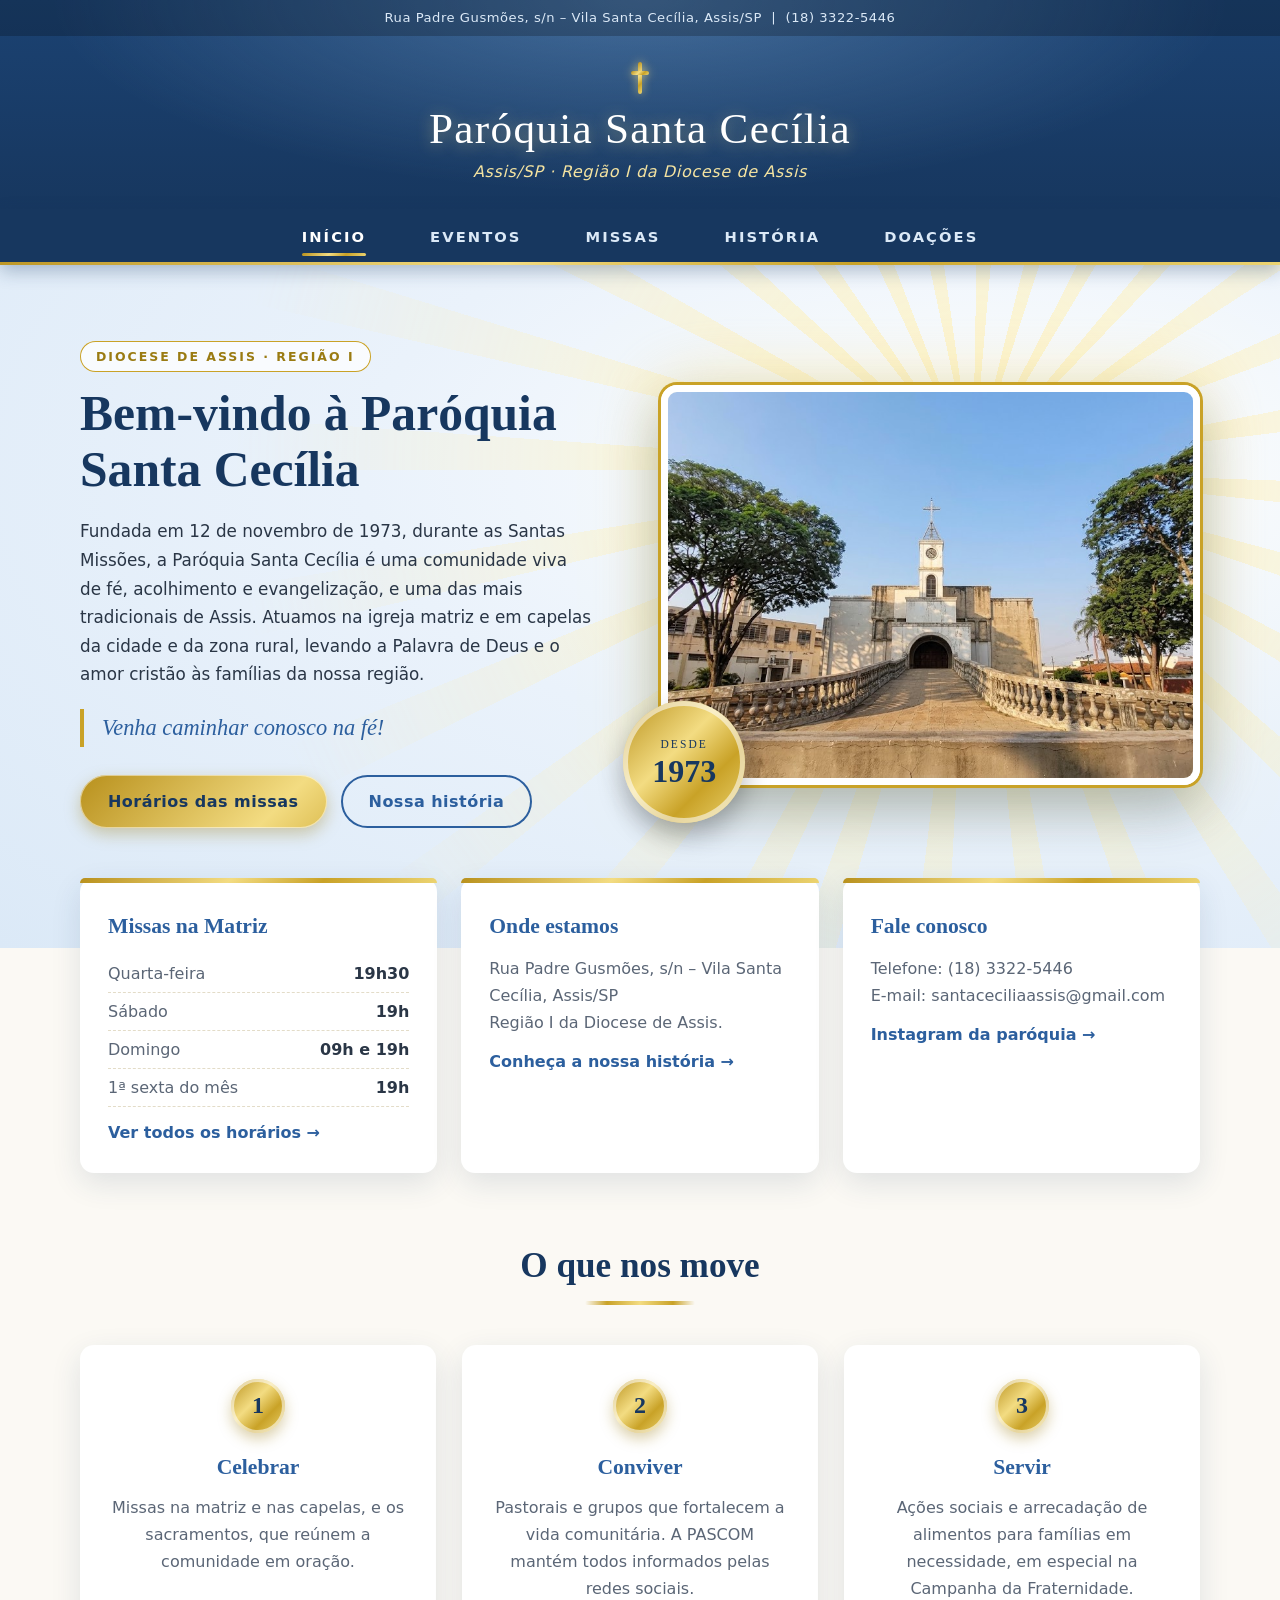
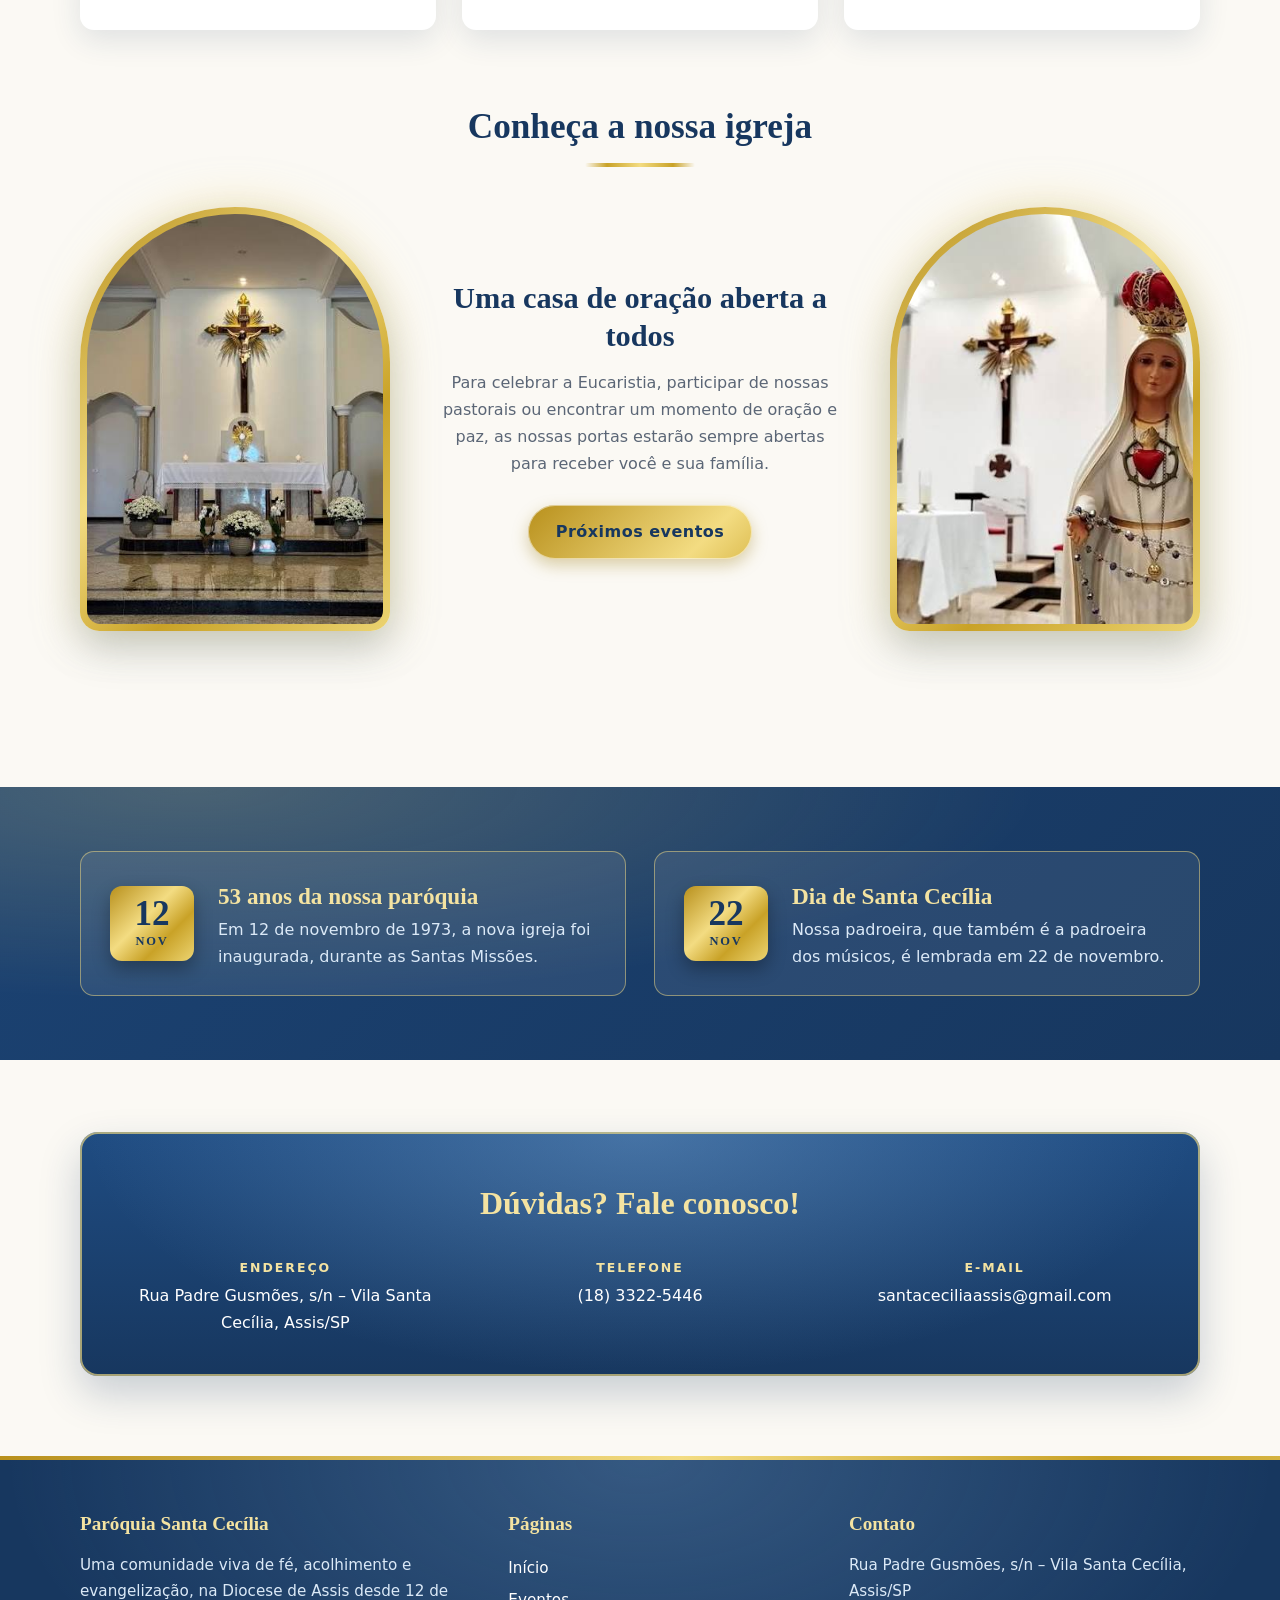
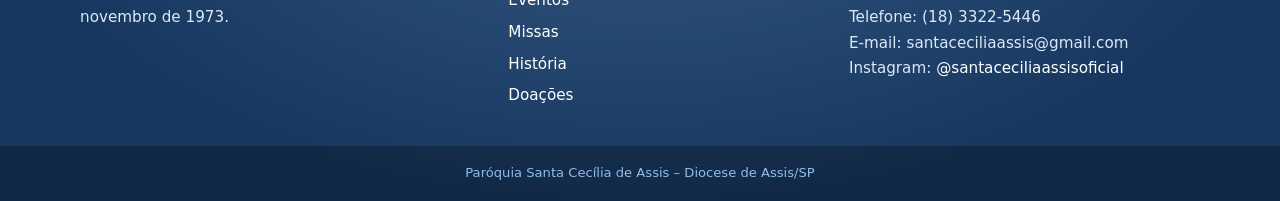
==== index.html @ ba3fa95a "fix: colocar index na raiz para deploy" ====
<!DOCTYPE html>
<html lang="pt-BR">
<head>
  <meta charset="UTF-8">
  <title>Início | Paróquia Santa Cecília de Assis</title>
  <link rel="stylesheet" href="../CSS/style.css">
</head>
<body>
  <header class="topo">
    <div class="faixa-info">Rua Padre Gusmões, s/n &ndash; Vila Santa Cecília, Assis/SP &nbsp;|&nbsp; (18) 3322-5446</div>
    <div class="marca">
      <span class="cruz" aria-hidden="true"></span>
      <a class="nome" href="index.html">Paróquia Santa Cecília</a>
      <p class="diocese">Assis/SP &middot; Região I da Diocese de Assis</p>
    </div>
  </header>
  <nav class="barra" aria-label="Menu principal">
    <ul class="menu">
      <li><a href="index.html" aria-current="page">Início</a></li>
      <li><a href="eventos.html">Eventos</a></li>
      <li><a href="missas.html">Missas</a></li>
      <li><a href="historia.html">História</a></li>
      <li><a href="doacoes.html">Doações</a></li>
    </ul>
  </nav>

  <section class="heroi">
    <div class="heroi-int">
      <div class="heroi-texto">
        <span class="sobretitulo">Diocese de Assis &middot; Região I</span>
        <h1>Bem-vindo à Paróquia Santa Cecília</h1>
        <p>Fundada em 12 de novembro de 1973, durante as Santas Missões, a Paróquia Santa Cecília é uma comunidade viva de fé, acolhimento e evangelização, e uma das mais tradicionais de Assis. Atuamos na igreja matriz e em capelas da cidade e da zona rural, levando a Palavra de Deus e o amor cristão às famílias da nossa região.</p>
        <p class="destaque">Venha caminhar conosco na fé!</p>
        <div class="botoes">
          <a class="botao" href="missas.html">Horários das missas</a>
          <a class="botao sec" href="historia.html">Nossa história</a>
        </div>
      </div>
      <div class="foto-heroi">
        <img src="../Assets/exterior-1.jpg" alt="Fachada da Paróquia Santa Cecília, com a rampa de acesso à igreja">
        <div class="selo"><small>Desde</small><strong>1973</strong></div>
      </div>
    </div>
  </section>

  <section class="destaques">
    <div class="cartao">
      <h3>Missas na Matriz</h3>
      <ul>
        <li><span>Quarta-feira</span><strong>19h30</strong></li>
        <li><span>Sábado</span><strong>19h</strong></li>
        <li><span>Domingo</span><strong>09h e 19h</strong></li>
        <li><span>1ª sexta do mês</span><strong>19h</strong></li>
      </ul>
      <a class="mais" href="missas.html">Ver todos os horários &rarr;</a>
    </div>
    <div class="cartao">
      <h3>Onde estamos</h3>
      <p>Rua Padre Gusmões, s/n &ndash; Vila Santa Cecília, Assis/SP</p>
      <p>Região I da Diocese de Assis.</p>
      <a class="mais" href="historia.html">Conheça a nossa história &rarr;</a>
    </div>
    <div class="cartao">
      <h3>Fale conosco</h3>
      <p>Telefone: (18) 3322-5446</p>
      <p>E-mail: santaceciliaassis@gmail.com</p>
      <a class="mais" target="_blank" href="https://www.instagram.com/santaceciliaassisoficial/">Instagram da paróquia &rarr;</a>
    </div>
  </section>

  <main>
    <section class="secao">
      <h2>O que nos move</h2>
      <div class="tres">
        <div class="bloco">
          <div class="medalha">1</div>
          <h3>Celebrar</h3>
          <p>Missas na matriz e nas capelas, e os sacramentos, que reúnem a comunidade em oração.</p>
        </div>
        <div class="bloco">
          <div class="medalha">2</div>
          <h3>Conviver</h3>
          <p>Pastorais e grupos que fortalecem a vida comunitária. A PASCOM mantém todos informados pelas redes sociais.</p>
        </div>
        <div class="bloco">
          <div class="medalha">3</div>
          <h3>Servir</h3>
          <p>Ações sociais e arrecadação de alimentos para famílias em necessidade, em especial na Campanha da Fraternidade.</p>
        </div>
      </div>
    </section>

    <section class="secao">
      <h2>Conheça a nossa igreja</h2>
      <div class="galeria-arcos">
        <div class="arco"><img src="../Assets/exterior-2.jpg" alt="Altar da igreja, com o crucifixo e flores brancas"></div>
        <div class="galeria-texto">
          <h3>Uma casa de oração aberta a todos</h3>
          <p>Para celebrar a Eucaristia, participar de nossas pastorais ou encontrar um momento de oração e paz, as nossas portas estarão sempre abertas para receber você e sua família.</p>
          <div class="botoes">
            <a class="botao" href="eventos.html">Próximos eventos</a>
          </div>
        </div>
        <div class="arco"><img class="topo-foto" src="../Assets/interior.jpg" alt="Imagem de Nossa Senhora no interior da igreja"></div>
      </div>
    </section>
  </main>

  <section class="faixa-datas">
    <div class="faixa-datas-int">
      <div class="data-destaque">
        <div class="data-selo"><strong>12</strong><span>nov</span></div>
        <div>
          <h3>53 anos da nossa paróquia</h3>
          <p>Em 12 de novembro de 1973, a nova igreja foi inaugurada, durante as Santas Missões.</p>
        </div>
      </div>
      <div class="data-destaque">
        <div class="data-selo"><strong>22</strong><span>nov</span></div>
        <div>
          <h3>Dia de Santa Cecília</h3>
          <p>Nossa padroeira, que também é a padroeira dos músicos, é lembrada em 22 de novembro.</p>
        </div>
      </div>
    </div>
  </section>

  <main>
    <section class="contato">
      <h2>Dúvidas? Fale conosco!</h2>
      <div class="contato-grade">
        <div><small>Endereço</small>Rua Padre Gusmões, s/n &ndash; Vila Santa Cecília, Assis/SP</div>
        <div><small>Telefone</small>(18) 3322-5446</div>
        <div><small>E-mail</small>santaceciliaassis@gmail.com</div>
      </div>
    </section>
  </main>
  <footer class="rodape">
    <div class="rodape-int">
      <div>
        <h4>Paróquia Santa Cecília</h4>
        <p>Uma comunidade viva de fé, acolhimento e evangelização, na Diocese de Assis desde 12 de novembro de 1973.</p>
      </div>
      <div>
        <h4>Páginas</h4>
        <ul>
          <li><a href="index.html">Início</a></li>
          <li><a href="eventos.html">Eventos</a></li>
          <li><a href="missas.html">Missas</a></li>
          <li><a href="historia.html">História</a></li>
          <li><a href="doacoes.html">Doações</a></li>
        </ul>
      </div>
      <div>
        <h4>Contato</h4>
        <p>Rua Padre Gusmões, s/n &ndash; Vila Santa Cecília, Assis/SP</p>
        <p>Telefone: (18) 3322-5446</p>
        <p>E-mail: santaceciliaassis@gmail.com</p>
        <p>Instagram: <a href="https://www.instagram.com/santaceciliaassisoficial/">@santaceciliaassisoficial</a></p>
      </div>
    </div>
    <p class="direitos">Paróquia Santa Cecília de Assis &ndash; Diocese de Assis/SP</p>
  </footer>
</body>
</html>
---- CSS/style.css ----
:root {
  --azul: #2c5f9e;
  --azul-escuro: #17375f;
  --azul-claro: #dbe9f7;
  --celeste: #8fbde8;
  --ouro: #c9a227;
  --ouro-escuro: #9a7b12;
  --ouro-claro: #f4e3a1;
  --ouro-brilho: linear-gradient(135deg, #b8901c 0%, #f3dc82 42%, #c9a227 68%, #ecd472 100%);
  --fundo: #fbf9f4;
  --texto: #2a3646;
  --texto-suave: #5b6676;
  --branco: #ffffff;

  --fonte-titulo: "Palatino Linotype", "Book Antiqua", Palatino, Georgia, serif;
  --fonte-texto: "Segoe UI", system-ui, -apple-system, Arial, sans-serif;

  --sombra: 0 10px 30px rgba(23, 55, 95, 0.12);
  --sombra-forte: 0 18px 40px rgba(23, 55, 95, 0.22);
}

* { box-sizing: border-box; margin: 0; padding: 0; }

html { scroll-behavior: smooth; }

body {
  font-family: var(--fonte-texto);
  color: var(--texto);
  line-height: 1.7;
  min-width: 1100px;
  background: linear-gradient(180deg, #f1f6fb 0%, var(--fundo) 520px);
}

a { color: var(--azul); }
a:focus-visible { outline: 3px solid var(--ouro); outline-offset: 3px; }

/* Animações (desligadas para quem prefere menos movimento)*/
@keyframes subir { from { opacity: 0; transform: translateY(18px); } to { opacity: 1; transform: none; } }
@keyframes brilho { from { opacity: 0.5; } to { opacity: 1; } }
@keyframes cintilar { 0% { background-position: 0% 50%; } 100% { background-position: 200% 50%; } }

@media (prefers-reduced-motion: reduce) {
  * { animation: none !important; transition: none !important; }
}

/*Cabeçalho*/
.topo {
  background:
    radial-gradient(ellipse at 50% 0%, rgba(143, 189, 232, 0.35), transparent 65%),
    linear-gradient(180deg, #1b4272 0%, var(--azul-escuro) 100%);
  text-align: center;
  color: var(--branco);
}

.faixa-info {
  padding: 7px 16px;
  font-size: 0.82rem;
  letter-spacing: 0.04em;
  color: var(--azul-claro);
  background: rgba(0, 0, 0, 0.22);
}

.marca { padding: 26px 16px 24px; }

.cruz { position: relative; display: block; width: 18px; height: 32px; margin: 0 auto 10px; }
.cruz::before, .cruz::after { content: ""; position: absolute; background: var(--ouro-brilho); border-radius: 2px; box-shadow: 0 0 10px rgba(243, 220, 130, 0.8); }
.cruz::before { left: 7px; top: 0; width: 4px; height: 32px; }
.cruz::after { left: 0; top: 9px; width: 18px; height: 4px; }

.nome {
  display: inline-block;
  font-family: var(--fonte-titulo);
  font-size: 2.7rem;
  line-height: 1.15;
  letter-spacing: 0.03em;
  color: var(--branco);
  text-decoration: none;
  text-shadow: 0 2px 16px rgba(243, 220, 130, 0.45);
}

.diocese { margin-top: 4px; font-style: italic; color: var(--ouro-claro); letter-spacing: 0.04em; }

/*Menu (fica visível ao rolar a página)*/
.barra {
  position: sticky;
  top: 0;
  z-index: 50;
  background: var(--azul-escuro);
  border-bottom: 3px solid transparent;
  border-image: var(--ouro-brilho) 1;
  box-shadow: 0 6px 18px rgba(23, 55, 95, 0.3);
}

.menu { display: flex; justify-content: center; gap: 12px; list-style: none; }

.menu a {
  position: relative;
  display: block;
  padding: 15px 26px 13px;
  color: var(--azul-claro);
  font-size: 0.92rem;
  font-weight: 600;
  letter-spacing: 0.14em;
  text-transform: uppercase;
  text-decoration: none;
  transition: color 0.25s;
}

.menu a::after {
  content: "";
  position: absolute;
  left: 26px; right: 26px; bottom: 6px;
  height: 3px;
  border-radius: 2px;
  background: var(--ouro-brilho);
  transform: scaleX(0);
  transition: transform 0.3s;
}

.menu a:hover { color: var(--ouro-claro); }
.menu a:hover::after, .menu a[aria-current="page"]::after { transform: scaleX(1); }
.menu a[aria-current="page"] { color: var(--branco); }

/*Botões*/
.botoes { display: flex; gap: 14px; margin-top: 28px; }

.botao {
  display: inline-block;
  padding: 13px 28px;
  border-radius: 999px;
  font-weight: 700;
  letter-spacing: 0.03em;
  text-decoration: none;
  color: var(--azul-escuro);
  background: var(--ouro-brilho);
  background-size: 200% 100%;
  box-shadow: 0 6px 16px rgba(154, 123, 18, 0.35), inset 0 0 0 1px rgba(255, 255, 255, 0.5);
  transition: transform 0.2s, box-shadow 0.2s;
}

.botao:hover { transform: translateY(-2px); box-shadow: 0 10px 22px rgba(154, 123, 18, 0.45), inset 0 0 0 1px rgba(255, 255, 255, 0.6); animation: cintilar 1.6s linear infinite; }

.botao.sec { background: transparent; color: var(--azul); box-shadow: inset 0 0 0 2px var(--azul); }
.botao.sec:hover { background: var(--azul); color: var(--branco); }

/*Abertura da página inicial*/
.heroi {
  position: relative;
  overflow: hidden;
  padding: 76px 0 120px;
  background: radial-gradient(ellipse at 78% 30%, #ffffff 0%, #eaf2fb 45%, var(--azul-claro) 100%);
}

/*raios de luz suaves atrás da foto*/
.heroi::before {
  content: "";
  position: absolute;
  inset: 0;
  background: repeating-conic-gradient(from 205deg at 76% 30%, rgba(255, 240, 180, 0.7) 0deg 4deg, rgba(255, 255, 255, 0) 4deg 13deg);
  -webkit-mask-image: radial-gradient(circle at 76% 30%, #000 0%, transparent 68%);
  mask-image: radial-gradient(circle at 76% 30%, #000 0%, transparent 68%);
  animation: brilho 8s ease-in-out infinite alternate;
}

.heroi-int {
  position: relative;
  width: min(1120px, 100% - 64px);
  margin: 0 auto;
  display: grid;
  grid-template-columns: 1fr 1.05fr;
  gap: 68px;
  align-items: center;
}

.heroi-texto { animation: subir 0.9s ease both; }

.sobretitulo {
  display: inline-block;
  margin-bottom: 14px;
  padding: 5px 16px;
  border-radius: 999px;
  font-size: 0.78rem;
  font-weight: 700;
  letter-spacing: 0.16em;
  text-transform: uppercase;
  color: var(--ouro-escuro);
  background: rgba(255, 255, 255, 0.75);
  box-shadow: inset 0 0 0 1px var(--ouro);
}

.heroi h1 {
  font-family: var(--fonte-titulo);
  font-size: 3.1rem;
  line-height: 1.12;
  color: var(--azul-escuro);
  margin-bottom: 20px;
}

.heroi p { font-size: 1.05rem; max-width: 52ch; }

.heroi .destaque {
  margin-top: 20px;
  padding-left: 18px;
  border-left: 4px solid var(--ouro);
  font-family: var(--fonte-titulo);
  font-size: 1.4rem;
  font-style: italic;
  color: var(--azul);
}

.foto-heroi { position: relative; animation: subir 1.1s 0.15s ease both; }

.foto-heroi img {
  display: block;
  width: 100%;
  height: 400px;
  object-fit: cover;
  border-radius: 16px;
  border: 7px solid var(--branco);
  box-shadow: 0 0 0 3px var(--ouro), 0 26px 50px rgba(23, 55, 95, 0.28), 0 0 70px rgba(243, 220, 130, 0.6);
}

.selo {
  position: absolute;
  left: -38px;
  bottom: -38px;
  width: 122px;
  height: 122px;
  border-radius: 50%;
  display: flex;
  flex-direction: column;
  align-items: center;
  justify-content: center;
  font-family: var(--fonte-titulo);
  color: var(--azul-escuro);
  background: var(--ouro-brilho);
  box-shadow: 0 12px 26px rgba(0, 0, 0, 0.28), inset 0 0 0 5px rgba(255, 255, 255, 0.55);
}

.selo small { font-size: 0.72rem; letter-spacing: 0.18em; text-transform: uppercase; }
.selo strong { font-size: 2rem; line-height: 1.05; }

/*Cartões de informação sobrepostos à abertura*/
.destaques {
  position: relative;
  z-index: 2;
  width: min(1120px, 100% - 64px);
  margin: -70px auto 0;
  display: grid;
  grid-template-columns: repeat(3, 1fr);
  gap: 24px;
}

.cartao {
  position: relative;
  padding: 30px 28px 26px;
  background: var(--branco);
  border-radius: 14px;
  box-shadow: var(--sombra);
  transition: transform 0.25s, box-shadow 0.25s;
}

.cartao::before { content: ""; position: absolute; left: 0; right: 0; top: 0; height: 5px; border-radius: 14px 14px 0 0; background: var(--ouro-brilho); }
.cartao:hover { transform: translateY(-6px); box-shadow: var(--sombra-forte), 0 0 30px rgba(243, 220, 130, 0.45); }
.cartao h3 { font-family: var(--fonte-titulo); font-size: 1.35rem; color: var(--azul); margin-bottom: 10px; }
.cartao p, .cartao li { color: var(--texto-suave); }
.cartao ul { list-style: none; }
.cartao li { display: flex; justify-content: space-between; gap: 14px; padding: 5px 0; border-bottom: 1px dashed #e3dcc8; }
.cartao li strong { color: var(--texto); }
.cartao .mais { display: inline-block; margin-top: 12px; font-weight: 700; text-decoration: none; }
.cartao .mais:hover { text-decoration: underline; }

/*Conteúdo*/
main { width: min(1120px, 100% - 64px); margin: 0 auto; padding: 72px 0 80px; }
.secao { margin-bottom: 76px; }

.secao > h2, .titulo h2 {
  font-family: var(--fonte-titulo);
  font-size: 2.2rem;
  line-height: 1.2;
  color: var(--azul-escuro);
  text-align: center;
}

.secao > h2::after, .titulo h2::after {
  content: "";
  display: block;
  width: 110px;
  height: 4px;
  margin: 14px auto 0;
  border-radius: 2px;
  background: linear-gradient(90deg, transparent, #c9a227 20%, #f3dc82 50%, #c9a227 80%, transparent);
}

.titulo { margin-bottom: 40px; }
.titulo p { max-width: 62ch; margin: 14px auto 0; text-align: center; color: var(--texto-suave); }
.secao > h2 { margin-bottom: 40px; }
.secao > p { max-width: 72ch; margin-left: auto; margin-right: auto; }
.secao > p + p { margin-top: 14px; }

.tres { display: grid; grid-template-columns: repeat(3, 1fr); gap: 26px; }
.dois { display: grid; grid-template-columns: repeat(2, 1fr); gap: 26px; }

.bloco { position: relative; padding: 34px 28px 28px; background: var(--branco); border-radius: 14px; box-shadow: var(--sombra); text-align: center; transition: transform 0.25s, box-shadow 0.25s; }
.bloco:hover { transform: translateY(-6px); box-shadow: var(--sombra-forte), 0 0 30px rgba(243, 220, 130, 0.4); }
.bloco h3 { font-family: var(--fonte-titulo); font-size: 1.35rem; color: var(--azul); margin-bottom: 8px; }
.bloco p { color: var(--texto-suave); }

.medalha {
  display: flex;
  align-items: center;
  justify-content: center;
  width: 54px;
  height: 54px;
  margin: 0 auto 16px;
  border-radius: 50%;
  font-family: var(--fonte-titulo);
  font-size: 1.5rem;
  font-weight: 700;
  color: var(--azul-escuro);
  background: var(--ouro-brilho);
  box-shadow: 0 6px 14px rgba(154, 123, 18, 0.35), inset 0 0 0 3px rgba(255, 255, 255, 0.55);
}

/*Galeria em arco (janelas da igreja)*/
.galeria-arcos { display: grid; grid-template-columns: 310px 1fr 310px; gap: 48px; align-items: center; }

.arco { padding: 7px; border-radius: 160px 160px 20px 20px; background: var(--ouro-brilho); box-shadow: var(--sombra-forte), 0 0 44px rgba(243, 220, 130, 0.5); }
.arco img { display: block; width: 100%; height: 410px; object-fit: cover; border-radius: 154px 154px 14px 14px; }
.arco .topo-foto { object-position: center 12%; }

.galeria-texto { text-align: center; }
.galeria-texto h3 { font-family: var(--fonte-titulo); font-size: 1.9rem; line-height: 1.25; color: var(--azul-escuro); margin-bottom: 14px; }
.galeria-texto p { color: var(--texto-suave); }
.galeria-texto .botoes { justify-content: center; }

/*Faixa de datas*/
.faixa-datas {
  position: relative;
  padding: 64px 0;
  color: var(--branco);
  background:
    radial-gradient(ellipse at 15% 0%, rgba(243, 220, 130, 0.22), transparent 55%),
    linear-gradient(135deg, #1b4272 0%, var(--azul-escuro) 100%);
}

.faixa-datas-int { width: min(1120px, 100% - 64px); margin: 0 auto; display: grid; grid-template-columns: 1fr 1fr; gap: 28px; }

.data-destaque { display: flex; gap: 24px; align-items: center; padding: 26px 30px; border-radius: 14px; background: rgba(255, 255, 255, 0.08); box-shadow: inset 0 0 0 1px rgba(243, 220, 130, 0.5); }
.data-destaque h3 { font-family: var(--fonte-titulo); font-size: 1.45rem; color: var(--ouro-claro); }
.data-destaque p { color: var(--azul-claro); }

.data-selo { flex: 0 0 auto; width: 84px; padding: 10px 0 8px; text-align: center; border-radius: 12px; color: var(--azul-escuro); background: var(--ouro-brilho); box-shadow: 0 8px 18px rgba(0, 0, 0, 0.3); font-family: var(--fonte-titulo); }
.data-selo strong { display: block; font-size: 2.2rem; line-height: 1; }
.data-selo span { display: block; font-size: 0.78rem; font-weight: 700; letter-spacing: 0.14em; text-transform: uppercase; }

/*Contato*/
.contato {
  padding: 44px 40px 40px;
  text-align: center;
  color: var(--branco);
  border-radius: 18px;
  background: radial-gradient(ellipse at 50% 0%, rgba(143, 189, 232, 0.35), transparent 70%), linear-gradient(180deg, #1f4c82, var(--azul-escuro));
  box-shadow: var(--sombra-forte), inset 0 0 0 2px rgba(243, 220, 130, 0.65);
}

.contato h2 { font-family: var(--fonte-titulo); font-size: 2rem; color: var(--ouro-claro); margin-bottom: 26px; }
.contato-grade { display: grid; grid-template-columns: repeat(3, 1fr); gap: 24px; }
.contato small { display: block; margin-bottom: 4px; font-size: 0.78rem; font-weight: 700; letter-spacing: 0.16em; text-transform: uppercase; color: var(--ouro-claro); }
.contato a { color: var(--branco); }

/*Faixa de título das páginas internas*/
.capa {
  padding: 78px 16px 74px;
  text-align: center;
  color: var(--branco);
  background:
    linear-gradient(rgba(23, 55, 95, 0.84), rgba(44, 95, 158, 0.74)),
    url("../Assets/exterior-1.jpg") center 58% / cover no-repeat,
    var(--azul-escuro);
}

.capa h1 { font-family: var(--fonte-titulo); font-size: 3.2rem; line-height: 1.15; text-shadow: 0 2px 18px rgba(243, 220, 130, 0.4); animation: subir 0.8s ease both; }
.capa h1::after { content: ""; display: block; width: 130px; height: 4px; margin: 16px auto 0; border-radius: 2px; background: linear-gradient(90deg, transparent, #c9a227 20%, #f3dc82 50%, #c9a227 80%, transparent); }
.capa p { margin-top: 16px; font-size: 1.1rem; color: var(--azul-claro); }

/*Eventos*/
.agenda { display: grid; gap: 22px; max-width: 880px; margin: 0 auto; }

.evento { display: grid; grid-template-columns: 124px 1fr; overflow: hidden; border-radius: 14px; background: var(--branco); box-shadow: var(--sombra); transition: transform 0.25s, box-shadow 0.25s; }
.evento:hover { transform: translateX(6px); box-shadow: var(--sombra-forte), 0 0 30px rgba(243, 220, 130, 0.4); }

.evento .data { display: flex; flex-direction: column; justify-content: center; align-items: center; padding: 18px 8px; text-align: center; color: var(--azul-escuro); background: var(--ouro-brilho); font-family: var(--fonte-titulo); }
.evento .data strong { font-size: 2.8rem; line-height: 1; }
.evento .data span { font-size: 0.82rem; font-weight: 700; letter-spacing: 0.14em; text-transform: uppercase; }
.evento .data em { margin-top: 4px; font-size: 0.78rem; font-style: normal; opacity: 0.8; }

.evento .conteudo { padding: 22px 28px 22px; }
.evento h3 { font-family: var(--fonte-titulo); font-size: 1.45rem; color: var(--azul-escuro); margin: 4px 0 6px; }
.evento p { color: var(--texto-suave); }

.etiqueta { display: inline-block; padding: 2px 12px; border-radius: 999px; font-size: 0.72rem; font-weight: 700; letter-spacing: 0.14em; text-transform: uppercase; color: var(--azul); background: var(--azul-claro); }

/*Horários de missa*/
.horarios { display: grid; grid-template-columns: repeat(4, 1fr); gap: 22px; }
.horario { padding: 28px 18px 24px; text-align: center; background: var(--branco); border-radius: 14px; box-shadow: var(--sombra); transition: transform 0.25s, box-shadow 0.25s; }
.horario:hover { transform: translateY(-6px); box-shadow: var(--sombra-forte), 0 0 30px rgba(243, 220, 130, 0.4); }
.horario .dia { display: block; font-size: 0.8rem; font-weight: 700; letter-spacing: 0.14em; text-transform: uppercase; color: var(--texto-suave); }
.horario strong { display: block; margin: 8px 0 4px; font-family: var(--fonte-titulo); font-size: 2.3rem; line-height: 1.1; color: var(--azul); }
.horario small { color: var(--texto-suave); }

/*Tabelas*/
table { width: 100%; border-collapse: collapse; overflow: hidden; border-radius: 14px; background: var(--branco); box-shadow: var(--sombra); }
th, td { padding: 15px 22px; text-align: left; }
th { font-family: var(--fonte-titulo); font-size: 1.05rem; color: var(--branco); background: linear-gradient(135deg, #1f4c82, var(--azul-escuro)); }
td:first-child { font-weight: 600; color: var(--azul-escuro); }
tbody tr:nth-child(even) { background: #f6f9fd; }
tbody tr:hover { background: #fff7d9; }
tr + tr td { border-top: 1px solid #e9eef5; }

.aviso { margin: 26px auto 0; max-width: 880px; padding: 14px 20px; background: #fff7dd; border-radius: 10px; border-left: 5px solid var(--ouro); font-size: 0.95rem; color: var(--texto); }
.fontes { margin: 40px auto 0; max-width: 880px; font-size: 0.88rem; color: var(--texto-suave); text-align: center; }

/*História*/
.linha-tempo { position: relative; max-width: 860px; margin: 0 auto; list-style: none; }
.linha-tempo::before { content: ""; position: absolute; left: 18px; top: 8px; bottom: 8px; width: 4px; border-radius: 2px; background: linear-gradient(180deg, #f3dc82, #c9a227, #f3dc82); }
.linha-tempo li { position: relative; padding: 0 0 34px 68px; }
.linha-tempo li:last-child { padding-bottom: 0; }
.linha-tempo li::before { content: ""; position: absolute; left: 7px; top: 4px; width: 26px; height: 26px; border-radius: 50%; background: var(--ouro-brilho); border: 4px solid var(--fundo); box-shadow: 0 0 0 2px var(--ouro), 0 0 16px rgba(243, 220, 130, 0.8); }
.linha-tempo strong { display: block; font-family: var(--fonte-titulo); font-size: 1.45rem; color: var(--azul); }
.linha-tempo p { color: var(--texto-suave); }

.foto-historia { max-width: 860px; margin: 0 auto; padding: 8px; border-radius: 16px; background: var(--ouro-brilho); box-shadow: var(--sombra-forte), 0 0 50px rgba(243, 220, 130, 0.45); }
.foto-historia img { display: block; width: 100%; height: auto; border-radius: 10px; }
.foto-historia figcaption { padding: 12px 8px 4px; text-align: center; font-family: var(--fonte-titulo); font-style: italic; color: var(--azul-escuro); }

/*Rodapé*/
.rodape { color: var(--azul-claro); background: radial-gradient(ellipse at 50% 0%, rgba(143, 189, 232, 0.25), transparent 70%), var(--azul-escuro); border-top: 4px solid transparent; border-image: var(--ouro-brilho) 1; }
.rodape-int { width: min(1120px, 100% - 64px); margin: 0 auto; padding: 48px 0 34px; display: grid; grid-template-columns: 1.3fr 1fr 1.2fr; gap: 48px; }
.rodape h4 { margin-bottom: 12px; font-family: var(--fonte-titulo); font-size: 1.2rem; color: var(--ouro-claro); }
.rodape p, .rodape li { font-size: 0.95rem; }
.rodape ul { list-style: none; }
.rodape li { padding: 3px 0; }
.rodape a { color: var(--branco); text-decoration: none; }
.rodape a:hover { color: var(--ouro-claro); text-decoration: underline; }
.rodape .direitos { padding: 16px; text-align: center; font-size: 0.82rem; color: var(--celeste); background: rgba(0, 0, 0, 0.25); }
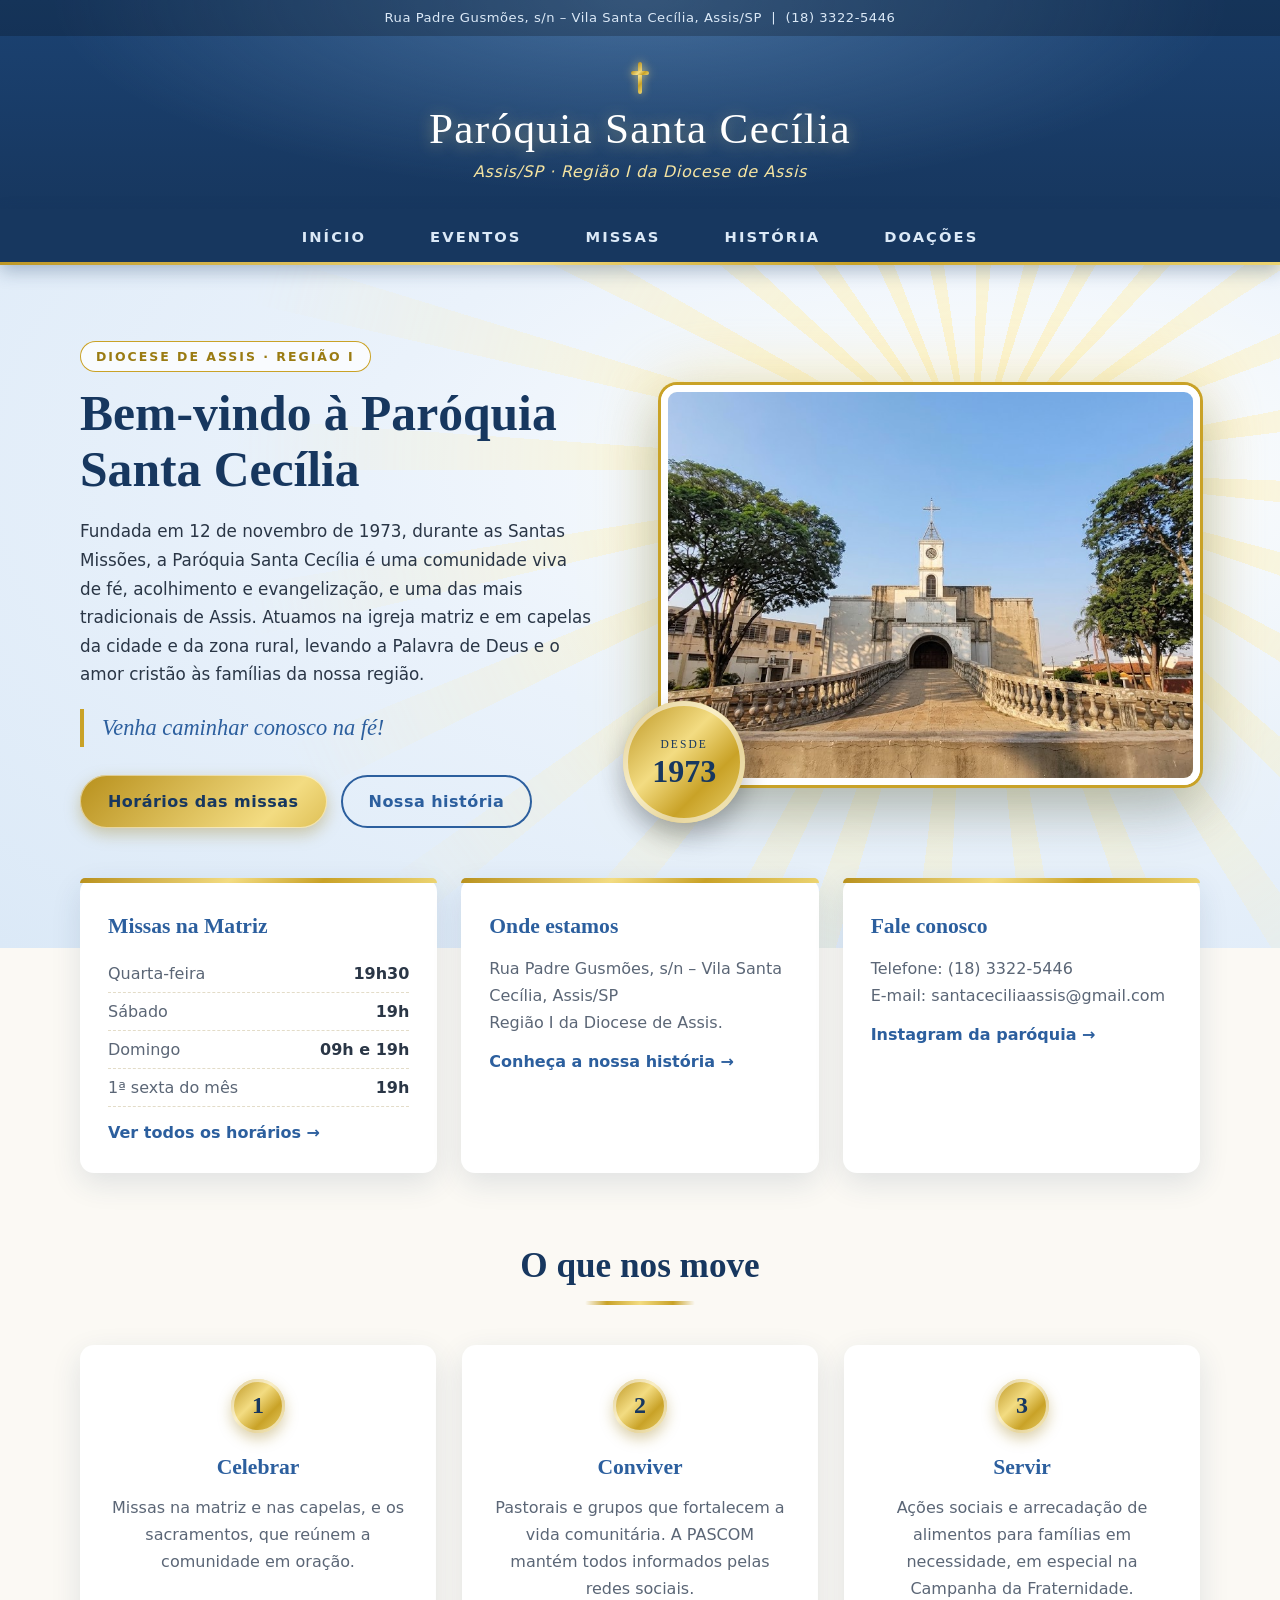
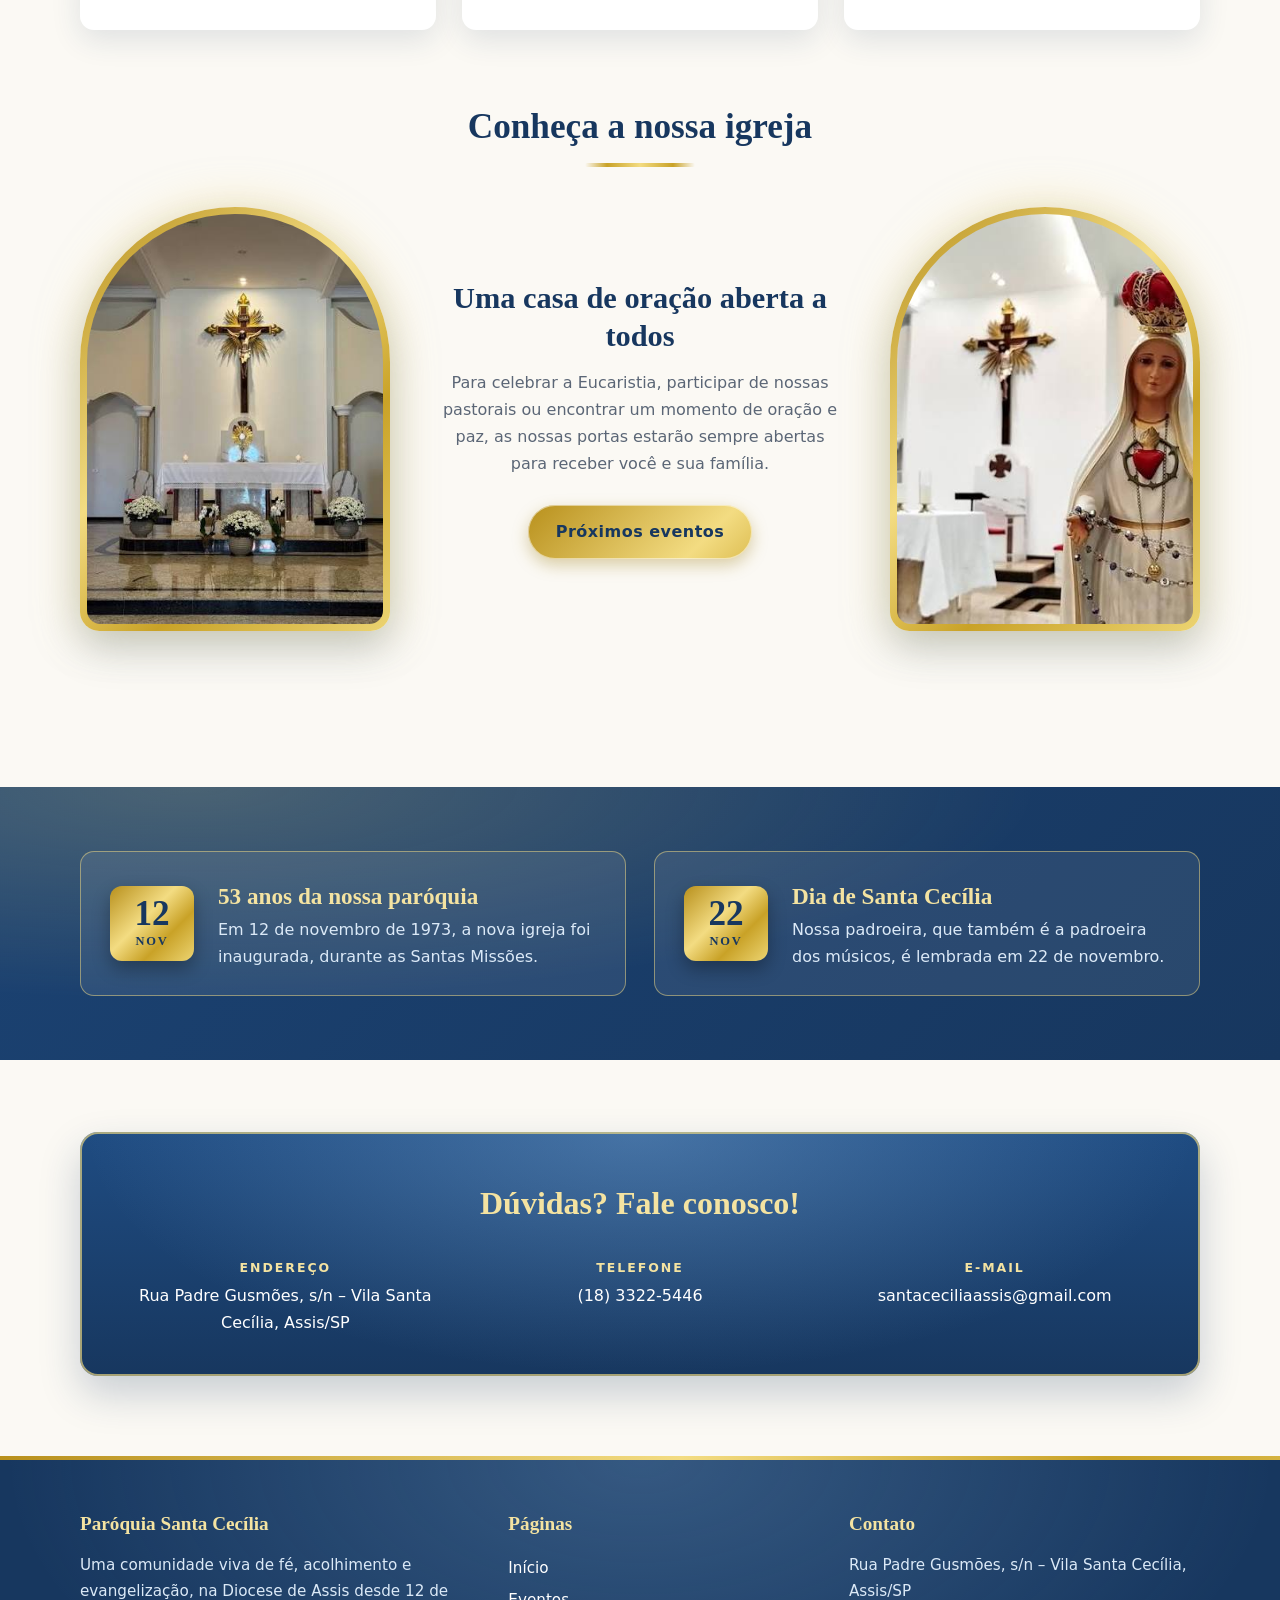
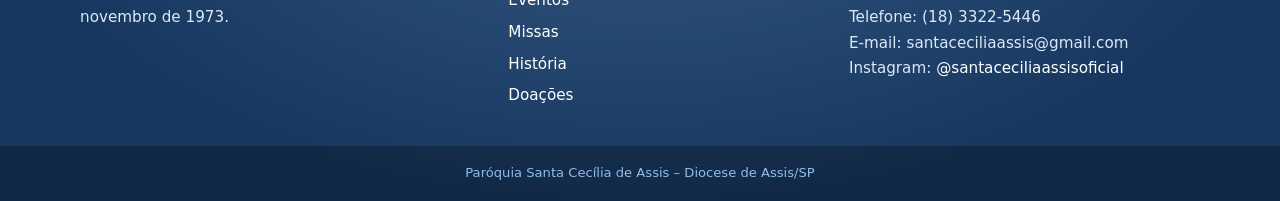
==== commit 660a403b: "fix: corrigir caminho das páginas do site" ====
--- a/index.html
+++ b/index.html
@@ -1,165 +1,225 @@
-<!DOCTYPE html>
+<!doctype html>
 <html lang="pt-BR">
-<head>
-  <meta charset="UTF-8">
-  <title>Início | Paróquia Santa Cecília de Assis</title>
-  <link rel="stylesheet" href="../CSS/style.css">
-</head>
-<body>
-  <header class="topo">
-    <div class="faixa-info">Rua Padre Gusmões, s/n &ndash; Vila Santa Cecília, Assis/SP &nbsp;|&nbsp; (18) 3322-5446</div>
-    <div class="marca">
-      <span class="cruz" aria-hidden="true"></span>
-      <a class="nome" href="index.html">Paróquia Santa Cecília</a>
-      <p class="diocese">Assis/SP &middot; Região I da Diocese de Assis</p>
-    </div>
-  </header>
-  <nav class="barra" aria-label="Menu principal">
-    <ul class="menu">
-      <li><a href="index.html" aria-current="page">Início</a></li>
-      <li><a href="eventos.html">Eventos</a></li>
-      <li><a href="missas.html">Missas</a></li>
-      <li><a href="historia.html">História</a></li>
-      <li><a href="doacoes.html">Doações</a></li>
-    </ul>
-  </nav>
-
-  <section class="heroi">
-    <div class="heroi-int">
-      <div class="heroi-texto">
-        <span class="sobretitulo">Diocese de Assis &middot; Região I</span>
-        <h1>Bem-vindo à Paróquia Santa Cecília</h1>
-        <p>Fundada em 12 de novembro de 1973, durante as Santas Missões, a Paróquia Santa Cecília é uma comunidade viva de fé, acolhimento e evangelização, e uma das mais tradicionais de Assis. Atuamos na igreja matriz e em capelas da cidade e da zona rural, levando a Palavra de Deus e o amor cristão às famílias da nossa região.</p>
-        <p class="destaque">Venha caminhar conosco na fé!</p>
-        <div class="botoes">
-          <a class="botao" href="missas.html">Horários das missas</a>
-          <a class="botao sec" href="historia.html">Nossa história</a>
-        </div>
-      </div>
-      <div class="foto-heroi">
-        <img src="../Assets/exterior-1.jpg" alt="Fachada da Paróquia Santa Cecília, com a rampa de acesso à igreja">
-        <div class="selo"><small>Desde</small><strong>1973</strong></div>
-      </div>
-    </div>
-  </section>
-
-  <section class="destaques">
-    <div class="cartao">
-      <h3>Missas na Matriz</h3>
-      <ul>
-        <li><span>Quarta-feira</span><strong>19h30</strong></li>
-        <li><span>Sábado</span><strong>19h</strong></li>
-        <li><span>Domingo</span><strong>09h e 19h</strong></li>
-        <li><span>1ª sexta do mês</span><strong>19h</strong></li>
+  <head>
+    <meta charset="UTF-8" />
+    <title>Início | Paróquia Santa Cecília de Assis</title>
+    <link rel="stylesheet" href="../CSS/style.css" />
+  </head>
+  <body>
+    <header class="topo">
+      <div class="faixa-info">
+        Rua Padre Gusmões, s/n &ndash; Vila Santa Cecília, Assis/SP
+        &nbsp;|&nbsp; (18) 3322-5446
+      </div>
+      <div class="marca">
+        <span class="cruz" aria-hidden="true"></span>
+        <a class="nome" href="index.html">Paróquia Santa Cecília</a>
+        <p class="diocese">Assis/SP &middot; Região I da Diocese de Assis</p>
+      </div>
+    </header>
+    <nav class="barra" aria-label="Menu principal">
+      <ul class="menu">
+        <li><a href="/index.html">Início</a></li>
+        <li><a href="/pages/eventos.html">Eventos</a></li>
+        <li><a href="/pages/missas.html">Missas</a></li>
+        <li><a href="/pages/historia.html">História</a></li>
+        <li><a href="/pages/doacoes.html">Doações</a></li>
       </ul>
-      <a class="mais" href="missas.html">Ver todos os horários &rarr;</a>
-    </div>
-    <div class="cartao">
-      <h3>Onde estamos</h3>
-      <p>Rua Padre Gusmões, s/n &ndash; Vila Santa Cecília, Assis/SP</p>
-      <p>Região I da Diocese de Assis.</p>
-      <a class="mais" href="historia.html">Conheça a nossa história &rarr;</a>
-    </div>
-    <div class="cartao">
-      <h3>Fale conosco</h3>
-      <p>Telefone: (18) 3322-5446</p>
-      <p>E-mail: santaceciliaassis@gmail.com</p>
-      <a class="mais" target="_blank" href="https://www.instagram.com/santaceciliaassisoficial/">Instagram da paróquia &rarr;</a>
-    </div>
-  </section>
-
-  <main>
-    <section class="secao">
-      <h2>O que nos move</h2>
-      <div class="tres">
-        <div class="bloco">
-          <div class="medalha">1</div>
-          <h3>Celebrar</h3>
-          <p>Missas na matriz e nas capelas, e os sacramentos, que reúnem a comunidade em oração.</p>
-        </div>
-        <div class="bloco">
-          <div class="medalha">2</div>
-          <h3>Conviver</h3>
-          <p>Pastorais e grupos que fortalecem a vida comunitária. A PASCOM mantém todos informados pelas redes sociais.</p>
-        </div>
-        <div class="bloco">
-          <div class="medalha">3</div>
-          <h3>Servir</h3>
-          <p>Ações sociais e arrecadação de alimentos para famílias em necessidade, em especial na Campanha da Fraternidade.</p>
+    </nav>
+
+    <section class="heroi">
+      <div class="heroi-int">
+        <div class="heroi-texto">
+          <span class="sobretitulo">Diocese de Assis &middot; Região I</span>
+          <h1>Bem-vindo à Paróquia Santa Cecília</h1>
+          <p>
+            Fundada em 12 de novembro de 1973, durante as Santas Missões, a
+            Paróquia Santa Cecília é uma comunidade viva de fé, acolhimento e
+            evangelização, e uma das mais tradicionais de Assis. Atuamos na
+            igreja matriz e em capelas da cidade e da zona rural, levando a
+            Palavra de Deus e o amor cristão às famílias da nossa região.
+          </p>
+          <p class="destaque">Venha caminhar conosco na fé!</p>
+          <div class="botoes">
+            <a class="botao" href="missas.html">Horários das missas</a>
+            <a class="botao sec" href="historia.html">Nossa história</a>
+          </div>
+        </div>
+        <div class="foto-heroi">
+          <img
+            src="../Assets/exterior-1.jpg"
+            alt="Fachada da Paróquia Santa Cecília, com a rampa de acesso à igreja"
+          />
+          <div class="selo"><small>Desde</small><strong>1973</strong></div>
         </div>
       </div>
     </section>
 
-    <section class="secao">
-      <h2>Conheça a nossa igreja</h2>
-      <div class="galeria-arcos">
-        <div class="arco"><img src="../Assets/exterior-2.jpg" alt="Altar da igreja, com o crucifixo e flores brancas"></div>
-        <div class="galeria-texto">
-          <h3>Uma casa de oração aberta a todos</h3>
-          <p>Para celebrar a Eucaristia, participar de nossas pastorais ou encontrar um momento de oração e paz, as nossas portas estarão sempre abertas para receber você e sua família.</p>
-          <div class="botoes">
-            <a class="botao" href="eventos.html">Próximos eventos</a>
-          </div>
-        </div>
-        <div class="arco"><img class="topo-foto" src="../Assets/interior.jpg" alt="Imagem de Nossa Senhora no interior da igreja"></div>
-      </div>
-    </section>
-  </main>
-
-  <section class="faixa-datas">
-    <div class="faixa-datas-int">
-      <div class="data-destaque">
-        <div class="data-selo"><strong>12</strong><span>nov</span></div>
-        <div>
-          <h3>53 anos da nossa paróquia</h3>
-          <p>Em 12 de novembro de 1973, a nova igreja foi inaugurada, durante as Santas Missões.</p>
-        </div>
-      </div>
-      <div class="data-destaque">
-        <div class="data-selo"><strong>22</strong><span>nov</span></div>
-        <div>
-          <h3>Dia de Santa Cecília</h3>
-          <p>Nossa padroeira, que também é a padroeira dos músicos, é lembrada em 22 de novembro.</p>
-        </div>
-      </div>
-    </div>
-  </section>
-
-  <main>
-    <section class="contato">
-      <h2>Dúvidas? Fale conosco!</h2>
-      <div class="contato-grade">
-        <div><small>Endereço</small>Rua Padre Gusmões, s/n &ndash; Vila Santa Cecília, Assis/SP</div>
-        <div><small>Telefone</small>(18) 3322-5446</div>
-        <div><small>E-mail</small>santaceciliaassis@gmail.com</div>
-      </div>
-    </section>
-  </main>
-  <footer class="rodape">
-    <div class="rodape-int">
-      <div>
-        <h4>Paróquia Santa Cecília</h4>
-        <p>Uma comunidade viva de fé, acolhimento e evangelização, na Diocese de Assis desde 12 de novembro de 1973.</p>
-      </div>
-      <div>
-        <h4>Páginas</h4>
+    <section class="destaques">
+      <div class="cartao">
+        <h3>Missas na Matriz</h3>
         <ul>
-          <li><a href="index.html">Início</a></li>
-          <li><a href="eventos.html">Eventos</a></li>
-          <li><a href="missas.html">Missas</a></li>
-          <li><a href="historia.html">História</a></li>
-          <li><a href="doacoes.html">Doações</a></li>
+          <li><span>Quarta-feira</span><strong>19h30</strong></li>
+          <li><span>Sábado</span><strong>19h</strong></li>
+          <li><span>Domingo</span><strong>09h e 19h</strong></li>
+          <li><span>1ª sexta do mês</span><strong>19h</strong></li>
         </ul>
-      </div>
-      <div>
-        <h4>Contato</h4>
+        <a class="mais" href="missas.html">Ver todos os horários &rarr;</a>
+      </div>
+      <div class="cartao">
+        <h3>Onde estamos</h3>
         <p>Rua Padre Gusmões, s/n &ndash; Vila Santa Cecília, Assis/SP</p>
+        <p>Região I da Diocese de Assis.</p>
+        <a class="mais" href="historia.html">Conheça a nossa história &rarr;</a>
+      </div>
+      <div class="cartao">
+        <h3>Fale conosco</h3>
         <p>Telefone: (18) 3322-5446</p>
         <p>E-mail: santaceciliaassis@gmail.com</p>
-        <p>Instagram: <a href="https://www.instagram.com/santaceciliaassisoficial/">@santaceciliaassisoficial</a></p>
-      </div>
-    </div>
-    <p class="direitos">Paróquia Santa Cecília de Assis &ndash; Diocese de Assis/SP</p>
-  </footer>
-</body>
+        <a
+          class="mais"
+          target="_blank"
+          href="https://www.instagram.com/santaceciliaassisoficial/"
+          >Instagram da paróquia &rarr;</a
+        >
+      </div>
+    </section>
+
+    <main>
+      <section class="secao">
+        <h2>O que nos move</h2>
+        <div class="tres">
+          <div class="bloco">
+            <div class="medalha">1</div>
+            <h3>Celebrar</h3>
+            <p>
+              Missas na matriz e nas capelas, e os sacramentos, que reúnem a
+              comunidade em oração.
+            </p>
+          </div>
+          <div class="bloco">
+            <div class="medalha">2</div>
+            <h3>Conviver</h3>
+            <p>
+              Pastorais e grupos que fortalecem a vida comunitária. A PASCOM
+              mantém todos informados pelas redes sociais.
+            </p>
+          </div>
+          <div class="bloco">
+            <div class="medalha">3</div>
+            <h3>Servir</h3>
+            <p>
+              Ações sociais e arrecadação de alimentos para famílias em
+              necessidade, em especial na Campanha da Fraternidade.
+            </p>
+          </div>
+        </div>
+      </section>
+
+      <section class="secao">
+        <h2>Conheça a nossa igreja</h2>
+        <div class="galeria-arcos">
+          <div class="arco">
+            <img
+              src="../Assets/exterior-2.jpg"
+              alt="Altar da igreja, com o crucifixo e flores brancas"
+            />
+          </div>
+          <div class="galeria-texto">
+            <h3>Uma casa de oração aberta a todos</h3>
+            <p>
+              Para celebrar a Eucaristia, participar de nossas pastorais ou
+              encontrar um momento de oração e paz, as nossas portas estarão
+              sempre abertas para receber você e sua família.
+            </p>
+            <div class="botoes">
+              <a class="botao" href="eventos.html">Próximos eventos</a>
+            </div>
+          </div>
+          <div class="arco">
+            <img
+              class="topo-foto"
+              src="../Assets/interior.jpg"
+              alt="Imagem de Nossa Senhora no interior da igreja"
+            />
+          </div>
+        </div>
+      </section>
+    </main>
+
+    <section class="faixa-datas">
+      <div class="faixa-datas-int">
+        <div class="data-destaque">
+          <div class="data-selo"><strong>12</strong><span>nov</span></div>
+          <div>
+            <h3>53 anos da nossa paróquia</h3>
+            <p>
+              Em 12 de novembro de 1973, a nova igreja foi inaugurada, durante
+              as Santas Missões.
+            </p>
+          </div>
+        </div>
+        <div class="data-destaque">
+          <div class="data-selo"><strong>22</strong><span>nov</span></div>
+          <div>
+            <h3>Dia de Santa Cecília</h3>
+            <p>
+              Nossa padroeira, que também é a padroeira dos músicos, é lembrada
+              em 22 de novembro.
+            </p>
+          </div>
+        </div>
+      </div>
+    </section>
+
+    <main>
+      <section class="contato">
+        <h2>Dúvidas? Fale conosco!</h2>
+        <div class="contato-grade">
+          <div>
+            <small>Endereço</small>Rua Padre Gusmões, s/n &ndash; Vila Santa
+            Cecília, Assis/SP
+          </div>
+          <div><small>Telefone</small>(18) 3322-5446</div>
+          <div><small>E-mail</small>santaceciliaassis@gmail.com</div>
+        </div>
+      </section>
+    </main>
+    <footer class="rodape">
+      <div class="rodape-int">
+        <div>
+          <h4>Paróquia Santa Cecília</h4>
+          <p>
+            Uma comunidade viva de fé, acolhimento e evangelização, na Diocese
+            de Assis desde 12 de novembro de 1973.
+          </p>
+        </div>
+        <div>
+          <h4>Páginas</h4>
+          <ul>
+            <li><a href="/index.html">Início</a></li>
+            <li><a href="eventos.html">Eventos</a></li>
+            <li><a href="missas.html">Missas</a></li>
+            <li><a href="historia.html">História</a></li>
+            <li><a href="doacoes.html">Doações</a></li>
+          </ul>
+        </div>
+        <div>
+          <h4>Contato</h4>
+          <p>Rua Padre Gusmões, s/n &ndash; Vila Santa Cecília, Assis/SP</p>
+          <p>Telefone: (18) 3322-5446</p>
+          <p>E-mail: santaceciliaassis@gmail.com</p>
+          <p>
+            Instagram:
+            <a href="https://www.instagram.com/santaceciliaassisoficial/"
+              >@santaceciliaassisoficial</a
+            >
+          </p>
+        </div>
+      </div>
+      <p class="direitos">
+        Paróquia Santa Cecília de Assis &ndash; Diocese de Assis/SP
+      </p>
+    </footer>
+  </body>
 </html>
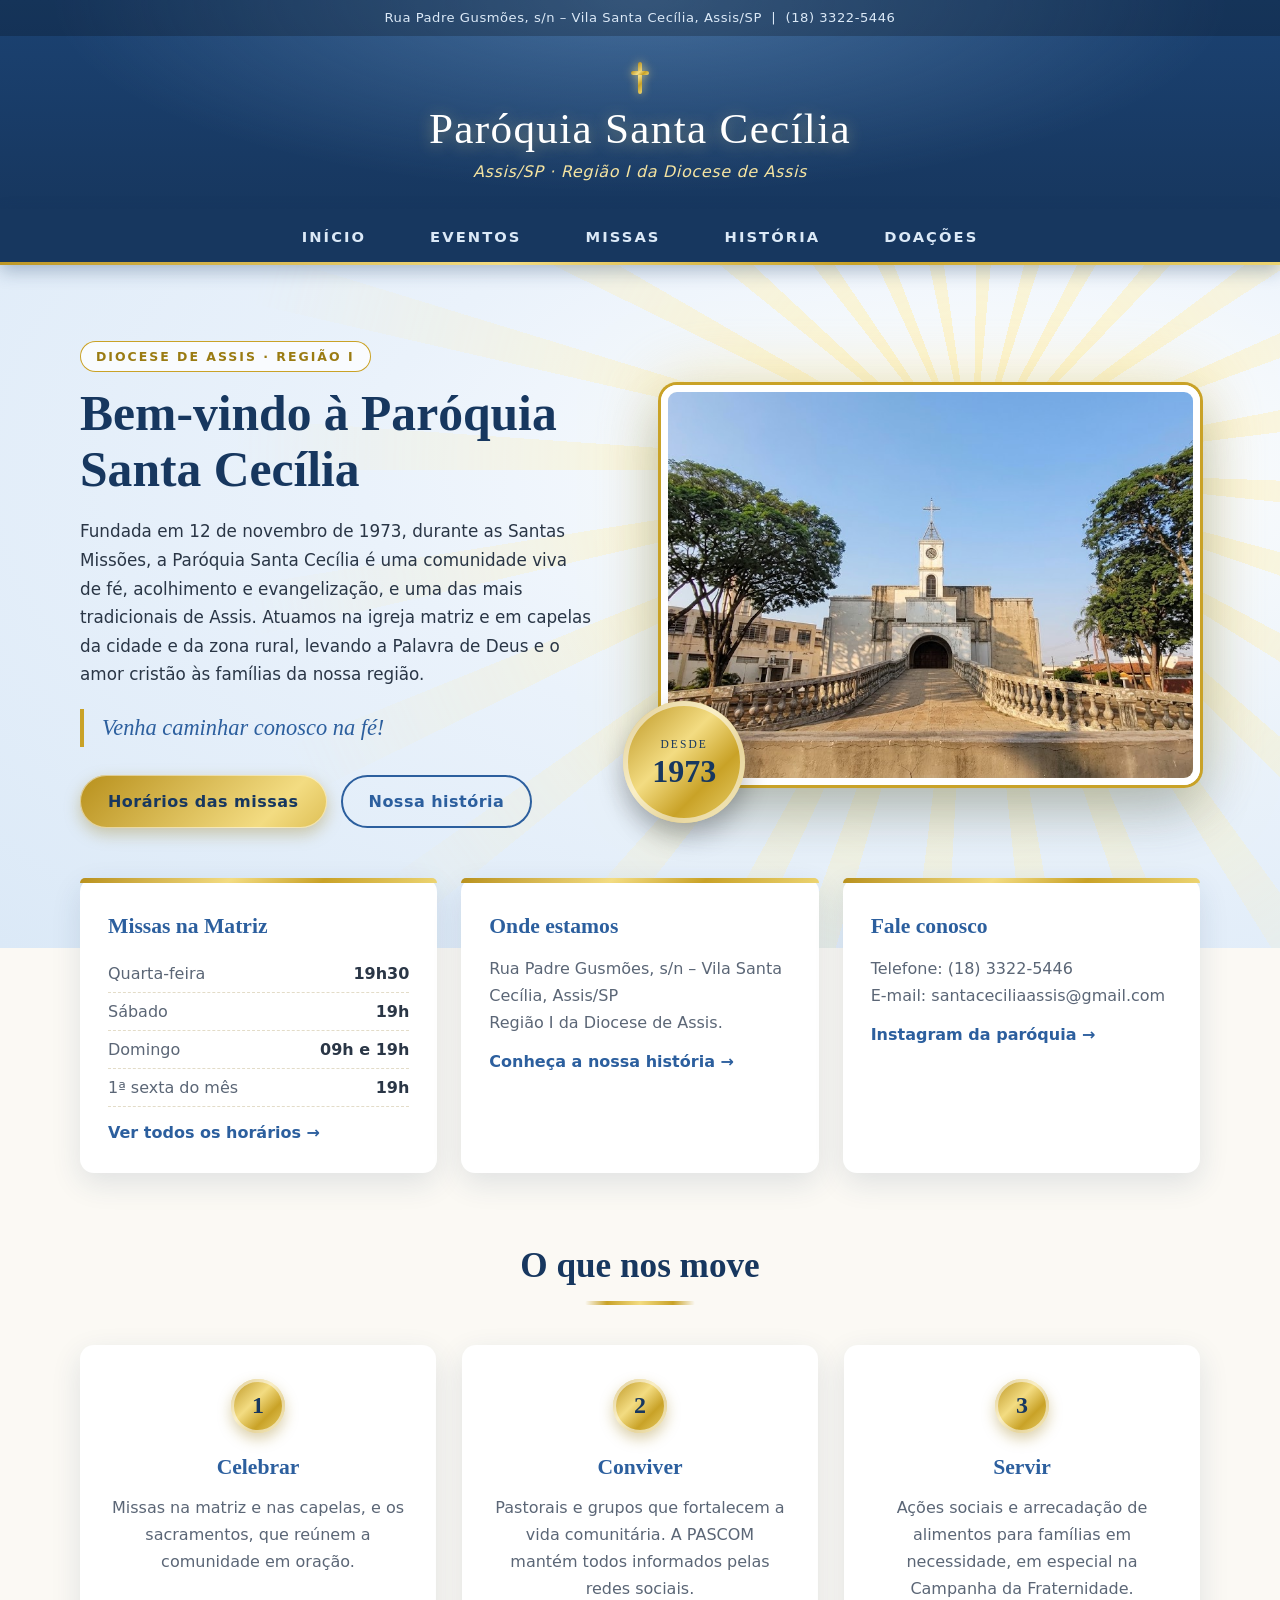
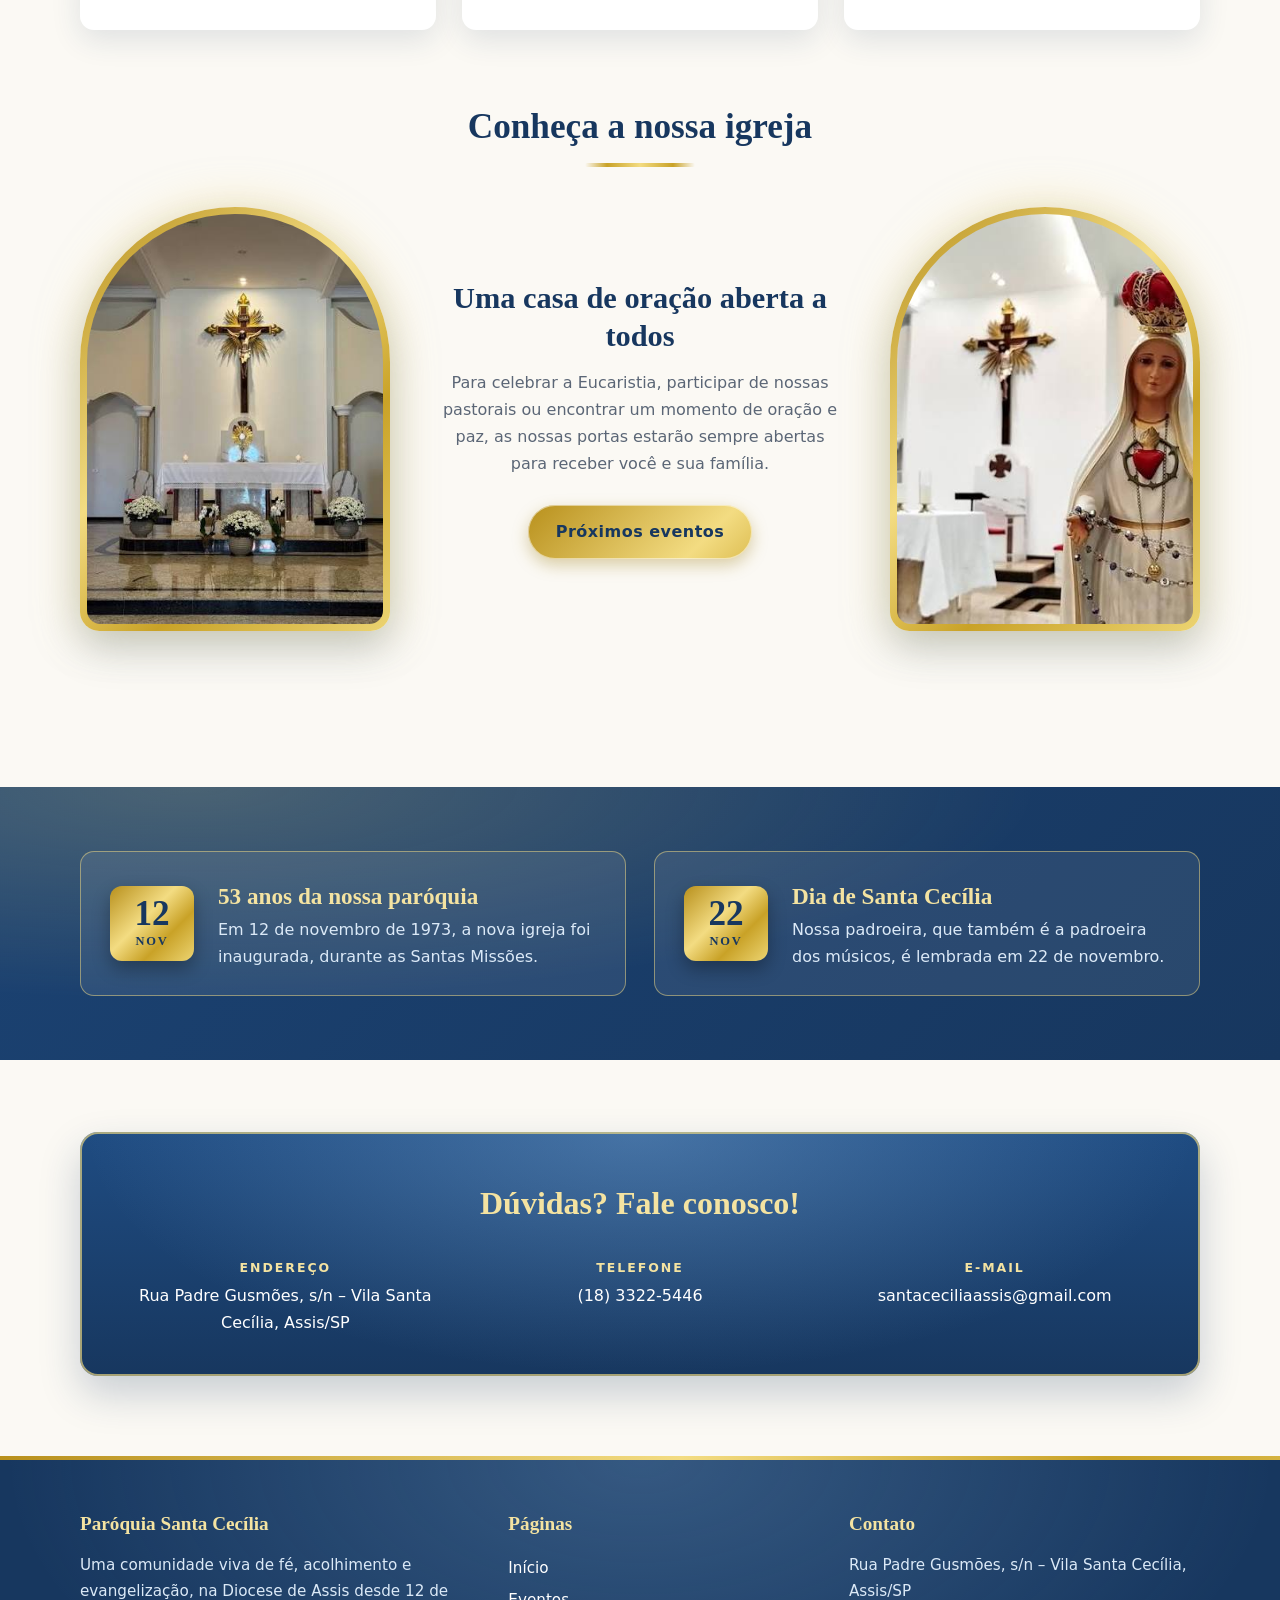
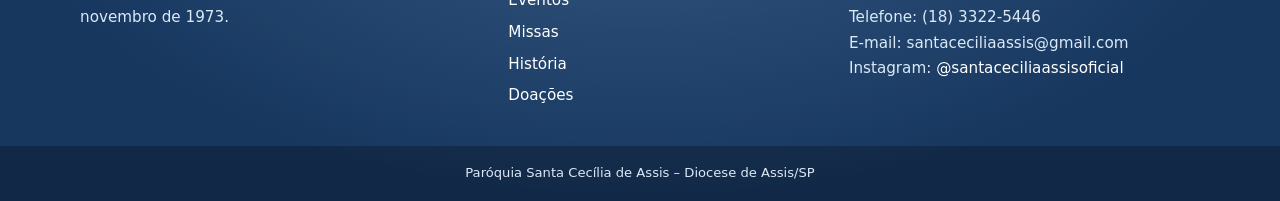
==== commit 17564ba1: "fix: corrigir links para as páginas de missas e história" ====
--- a/index.html
+++ b/index.html
@@ -41,8 +41,8 @@
           </p>
           <p class="destaque">Venha caminhar conosco na fé!</p>
           <div class="botoes">
-            <a class="botao" href="missas.html">Horários das missas</a>
-            <a class="botao sec" href="historia.html">Nossa história</a>
+            <a class="botao" href="/pages/missas.html">Horários das missas</a>
+            <a class="botao sec" href="/pages/historia.html">Nossa história</a>
           </div>
         </div>
         <div class="foto-heroi">
--- a/CSS/style.css
+++ b/CSS/style.css
@@ -1,13 +1,18 @@
-
+/* ==========================================
+   VARIÁVEIS GLOBAIS (O "ESTOJO DE CORES")
+   ========================================== */
 :root {
   --azul: #2c5f9e;
   --azul-escuro: #17375f;
   --azul-claro: #dbe9f7;
-  --celeste: #8fbde8;
+  --azul-celeste: #8fbde8;
   --ouro: #c9a227;
   --ouro-escuro: #9a7b12;
   --ouro-claro: #f4e3a1;
+  
+  /* Mistura de cores em porcentagens para formar o brilho metálico dourado */
   --ouro-brilho: linear-gradient(135deg, #b8901c 0%, #f3dc82 42%, #c9a227 68%, #ecd472 100%);
+  
   --fundo: #fbf9f4;
   --texto: #2a3646;
   --texto-suave: #5b6676;
@@ -20,32 +25,43 @@
   --sombra-forte: 0 18px 40px rgba(23, 55, 95, 0.22);
 }
 
+/* ==========================================
+   CONFIGURAÇÕES GERAIS DA PÁGINA
+   ========================================== */
 * { box-sizing: border-box; margin: 0; padding: 0; }
 
+/* Transforma o pulo da página em um tobogã suave (rolagem fluida) */
 html { scroll-behavior: smooth; }
 
 body {
   font-family: var(--fonte-texto);
   color: var(--texto);
   line-height: 1.7;
+  /* Cerca de proteção: impede que o site encolha demais e quebre o layout */
   min-width: 1100px;
   background: linear-gradient(180deg, #f1f6fb 0%, var(--fundo) 520px);
 }
 
 a { color: var(--azul); }
+
+/* Desenha uma bordinha dourada quando alguém navega pelo site usando a tecla Tab do teclado */
 a:focus-visible { outline: 3px solid var(--ouro); outline-offset: 3px; }
 
-/* Animações (desligadas para quem prefere menos movimento)*/
+/* ==========================================
+   ANIMAÇÕES (MOVIMENTOS DA TELA)
+   ========================================== */
+/* Faz os elementos subirem suavemente revelando a página */
 @keyframes subir { from { opacity: 0; transform: translateY(18px); } to { opacity: 1; transform: none; } }
+/* Cria efeito de piscar/brilhar luzes */
 @keyframes brilho { from { opacity: 0.5; } to { opacity: 1; } }
+/* Faz o gradiente do botão correr para dar efeito de brilho metálico */
 @keyframes cintilar { 0% { background-position: 0% 50%; } 100% { background-position: 200% 50%; } }
 
-@media (prefers-reduced-motion: reduce) {
-  * { animation: none !important; transition: none !important; }
-}
-
-/*Cabeçalho*/
+/* ==========================================
+   CABEÇALHO
+   ========================================== */
 .topo {
+  /* Mistura um holofote de luz redondinho (radial) com uma pintura que desce (linear) */
   background:
     radial-gradient(ellipse at 50% 0%, rgba(143, 189, 232, 0.35), transparent 65%),
     linear-gradient(180deg, #1b4272 0%, var(--azul-escuro) 100%);
@@ -63,6 +79,7 @@
 
 .marca { padding: 26px 16px 24px; }
 
+/* Cruz desenhada inteira no CSS usando caixas e posições (sem imagem PNG) */
 .cruz { position: relative; display: block; width: 18px; height: 32px; margin: 0 auto 10px; }
 .cruz::before, .cruz::after { content: ""; position: absolute; background: var(--ouro-brilho); border-radius: 2px; box-shadow: 0 0 10px rgba(243, 220, 130, 0.8); }
 .cruz::before { left: 7px; top: 0; width: 4px; height: 32px; }
@@ -81,8 +98,11 @@
 
 .diocese { margin-top: 4px; font-style: italic; color: var(--ouro-claro); letter-spacing: 0.04em; }
 
-/*Menu (fica visível ao rolar a página)*/
+/* ==========================================
+   MENU FIXO INTELIGENTE (STICKY)
+   ========================================== */
 .barra {
+  /* Funciona como um ímã: gruda no topo da tela conforme você desce a página */
   position: sticky;
   top: 0;
   z-index: 50;
@@ -107,6 +127,7 @@
   transition: color 0.25s;
 }
 
+/* Efeito de elástico: faz a linhazinha dourada crescer embaixo do menu ao passar o mouse */
 .menu a::after {
   content: "";
   position: absolute;
@@ -122,7 +143,9 @@
 .menu a:hover::after, .menu a[aria-current="page"]::after { transform: scaleX(1); }
 .menu a[aria-current="page"] { color: var(--branco); }
 
-/*Botões*/
+/* ==========================================
+   BOTÕES
+   ========================================== */
 .botoes { display: flex; gap: 14px; margin-top: 28px; }
 
 .botao {
@@ -144,7 +167,9 @@
 .botao.sec { background: transparent; color: var(--azul); box-shadow: inset 0 0 0 2px var(--azul); }
 .botao.sec:hover { background: var(--azul); color: var(--branco); }
 
-/*Abertura da página inicial*/
+/* ==========================================
+   SEÇÃO HERÓI (ABERTURA DA PÁGINA)
+   ========================================== */
 .heroi {
   position: relative;
   overflow: hidden;
@@ -152,7 +177,6 @@
   background: radial-gradient(ellipse at 78% 30%, #ffffff 0%, #eaf2fb 45%, var(--azul-claro) 100%);
 }
 
-/*raios de luz suaves atrás da foto*/
 .heroi::before {
   content: "";
   position: absolute;
@@ -167,6 +191,7 @@
   position: relative;
   width: min(1120px, 100% - 64px);
   margin: 0 auto;
+  /* Tabuleiro de xadrez flexível fatiando o herói em duas colunas */
   display: grid;
   grid-template-columns: 1fr 1.05fr;
   gap: 68px;
@@ -221,6 +246,7 @@
   box-shadow: 0 0 0 3px var(--ouro), 0 26px 50px rgba(23, 55, 95, 0.28), 0 0 70px rgba(243, 220, 130, 0.6);
 }
 
+/* Selo redondo colado por cima da foto (como um adesivo de ímã) */
 .selo {
   position: absolute;
   left: -38px;
@@ -241,11 +267,14 @@
 .selo small { font-size: 0.72rem; letter-spacing: 0.18em; text-transform: uppercase; }
 .selo strong { font-size: 2rem; line-height: 1.05; }
 
-/*Cartões de informação sobrepostos à abertura*/
+/* ==========================================
+   CARTÕES DESTAQUES SOBREPOSTOS
+   ========================================== */
 .destaques {
   position: relative;
   z-index: 2;
   width: min(1120px, 100% - 64px);
+  /* Margem negativa: puxa os cartões para cima fazendo-os invadir a seção anterior */
   margin: -70px auto 0;
   display: grid;
   grid-template-columns: repeat(3, 1fr);
@@ -271,7 +300,9 @@
 .cartao .mais { display: inline-block; margin-top: 12px; font-weight: 700; text-decoration: none; }
 .cartao .mais:hover { text-decoration: underline; }
 
-/*Conteúdo*/
+/* ==========================================
+   CONTEÚDO E BLOCOS
+   ========================================== */
 main { width: min(1120px, 100% - 64px); margin: 0 auto; padding: 72px 0 80px; }
 .secao { margin-bottom: 76px; }
 
@@ -323,9 +354,13 @@
   box-shadow: 0 6px 14px rgba(154, 123, 18, 0.35), inset 0 0 0 3px rgba(255, 255, 255, 0.55);
 }
 
-/*Galeria em arco (janelas da igreja)*/
+/* ==========================================
+   GALERIA EM ARCO (VITRAIS)
+   ========================================== */
+/* Grid com tamanhos diferentes nas colunas (assimetria artística) */
 .galeria-arcos { display: grid; grid-template-columns: 310px 1fr 310px; gap: 48px; align-items: center; }
 
+/* Borda arredondada personalizada simulando ogivas/portas de igrejas tradicionais */
 .arco { padding: 7px; border-radius: 160px 160px 20px 20px; background: var(--ouro-brilho); box-shadow: var(--sombra-forte), 0 0 44px rgba(243, 220, 130, 0.5); }
 .arco img { display: block; width: 100%; height: 410px; object-fit: cover; border-radius: 154px 154px 14px 14px; }
 .arco .topo-foto { object-position: center 12%; }
@@ -335,7 +370,9 @@
 .galeria-texto p { color: var(--texto-suave); }
 .galeria-texto .botoes { justify-content: center; }
 
-/*Faixa de datas*/
+/* ==========================================
+   FAIXAS DE DATAS E EVENTOS
+   ========================================== */
 .faixa-datas {
   position: relative;
   padding: 64px 0;
@@ -355,7 +392,9 @@
 .data-selo strong { display: block; font-size: 2.2rem; line-height: 1; }
 .data-selo span { display: block; font-size: 0.78rem; font-weight: 700; letter-spacing: 0.14em; text-transform: uppercase; }
 
-/*Contato*/
+/* ==========================================
+   CONTATO
+   ========================================== */
 .contato {
   padding: 44px 40px 40px;
   text-align: center;
@@ -370,11 +409,14 @@
 .contato small { display: block; margin-bottom: 4px; font-size: 0.78rem; font-weight: 700; letter-spacing: 0.16em; text-transform: uppercase; color: var(--ouro-claro); }
 .contato a { color: var(--branco); }
 
-/*Faixa de título das páginas internas*/
+/* ==========================================
+   CAPAS DAS PÁGINAS INTERNAS
+   ========================================== */
 .capa {
   padding: 78px 16px 74px;
   text-align: center;
   color: var(--branco);
+  /* Mistura uma cor escura transparente direto por cima da foto de fundo */
   background:
     linear-gradient(rgba(23, 55, 95, 0.84), rgba(44, 95, 158, 0.74)),
     url("../Assets/exterior-1.jpg") center 58% / cover no-repeat,
@@ -385,7 +427,9 @@
 .capa h1::after { content: ""; display: block; width: 130px; height: 4px; margin: 16px auto 0; border-radius: 2px; background: linear-gradient(90deg, transparent, #c9a227 20%, #f3dc82 50%, #c9a227 80%, transparent); }
 .capa p { margin-top: 16px; font-size: 1.1rem; color: var(--azul-claro); }
 
-/*Eventos*/
+/* ==========================================
+   AGENDA E EVENTOS
+   ========================================== */
 .agenda { display: grid; gap: 22px; max-width: 880px; margin: 0 auto; }
 
 .evento { display: grid; grid-template-columns: 124px 1fr; overflow: hidden; border-radius: 14px; background: var(--branco); box-shadow: var(--sombra); transition: transform 0.25s, box-shadow 0.25s; }
@@ -402,7 +446,10 @@
 
 .etiqueta { display: inline-block; padding: 2px 12px; border-radius: 999px; font-size: 0.72rem; font-weight: 700; letter-spacing: 0.14em; text-transform: uppercase; color: var(--azul); background: var(--azul-claro); }
 
-/*Horários de missa*/
+/* ==========================================
+   HORÁRIOS DE MISSA
+   ========================================== */
+/* Grid de 4 colunas repetidas perfeitamente iguais */
 .horarios { display: grid; grid-template-columns: repeat(4, 1fr); gap: 22px; }
 .horario { padding: 28px 18px 24px; text-align: center; background: var(--branco); border-radius: 14px; box-shadow: var(--sombra); transition: transform 0.25s, box-shadow 0.25s; }
 .horario:hover { transform: translateY(-6px); box-shadow: var(--sombra-forte), 0 0 30px rgba(243, 220, 130, 0.4); }
@@ -410,11 +457,14 @@
 .horario strong { display: block; margin: 8px 0 4px; font-family: var(--fonte-titulo); font-size: 2.3rem; line-height: 1.1; color: var(--azul); }
 .horario small { color: var(--texto-suave); }
 
-/*Tabelas*/
+/* ==========================================
+   TABELAS DE DADOS
+   ========================================== */
 table { width: 100%; border-collapse: collapse; overflow: hidden; border-radius: 14px; background: var(--branco); box-shadow: var(--sombra); }
 th, td { padding: 15px 22px; text-align: left; }
 th { font-family: var(--fonte-titulo); font-size: 1.05rem; color: var(--branco); background: linear-gradient(135deg, #1f4c82, var(--azul-escuro)); }
 td:first-child { font-weight: 600; color: var(--azul-escuro); }
+/* Efeito zebrado nas linhas pares da tabela */
 tbody tr:nth-child(even) { background: #f6f9fd; }
 tbody tr:hover { background: #fff7d9; }
 tr + tr td { border-top: 1px solid #e9eef5; }
@@ -422,7 +472,9 @@
 .aviso { margin: 26px auto 0; max-width: 880px; padding: 14px 20px; background: #fff7dd; border-radius: 10px; border-left: 5px solid var(--ouro); font-size: 0.95rem; color: var(--texto); }
 .fontes { margin: 40px auto 0; max-width: 880px; font-size: 0.88rem; color: var(--texto-suave); text-align: center; }
 
-/*História*/
+/* ==========================================
+   HISTÓRIA (LINHA DO TEMPO)
+   ========================================== */
 .linha-tempo { position: relative; max-width: 860px; margin: 0 auto; list-style: none; }
 .linha-tempo::before { content: ""; position: absolute; left: 18px; top: 8px; bottom: 8px; width: 4px; border-radius: 2px; background: linear-gradient(180deg, #f3dc82, #c9a227, #f3dc82); }
 .linha-tempo li { position: relative; padding: 0 0 34px 68px; }
@@ -435,7 +487,9 @@
 .foto-historia img { display: block; width: 100%; height: auto; border-radius: 10px; }
 .foto-historia figcaption { padding: 12px 8px 4px; text-align: center; font-family: var(--fonte-titulo); font-style: italic; color: var(--azul-escuro); }
 
-/*Rodapé*/
+/* ==========================================
+   RODAPÉ
+   ========================================== */
 .rodape { color: var(--azul-claro); background: radial-gradient(ellipse at 50% 0%, rgba(143, 189, 232, 0.25), transparent 70%), var(--azul-escuro); border-top: 4px solid transparent; border-image: var(--ouro-brilho) 1; }
 .rodape-int { width: min(1120px, 100% - 64px); margin: 0 auto; padding: 48px 0 34px; display: grid; grid-template-columns: 1.3fr 1fr 1.2fr; gap: 48px; }
 .rodape h4 { margin-bottom: 12px; font-family: var(--fonte-titulo); font-size: 1.2rem; color: var(--ouro-claro); }
@@ -444,4 +498,4 @@
 .rodape li { padding: 3px 0; }
 .rodape a { color: var(--branco); text-decoration: none; }
 .rodape a:hover { color: var(--ouro-claro); text-decoration: underline; }
-.rodape .direitos { padding: 16px; text-align: center; font-size: 0.82rem; color: var(--celeste); background: rgba(0, 0, 0, 0.25); }
+.rodape .direitos { padding: 16px; text-align: center; font-size: 0.82rem; color: var(--celeste); background: rgba(0, 0, 0, 0.25); }
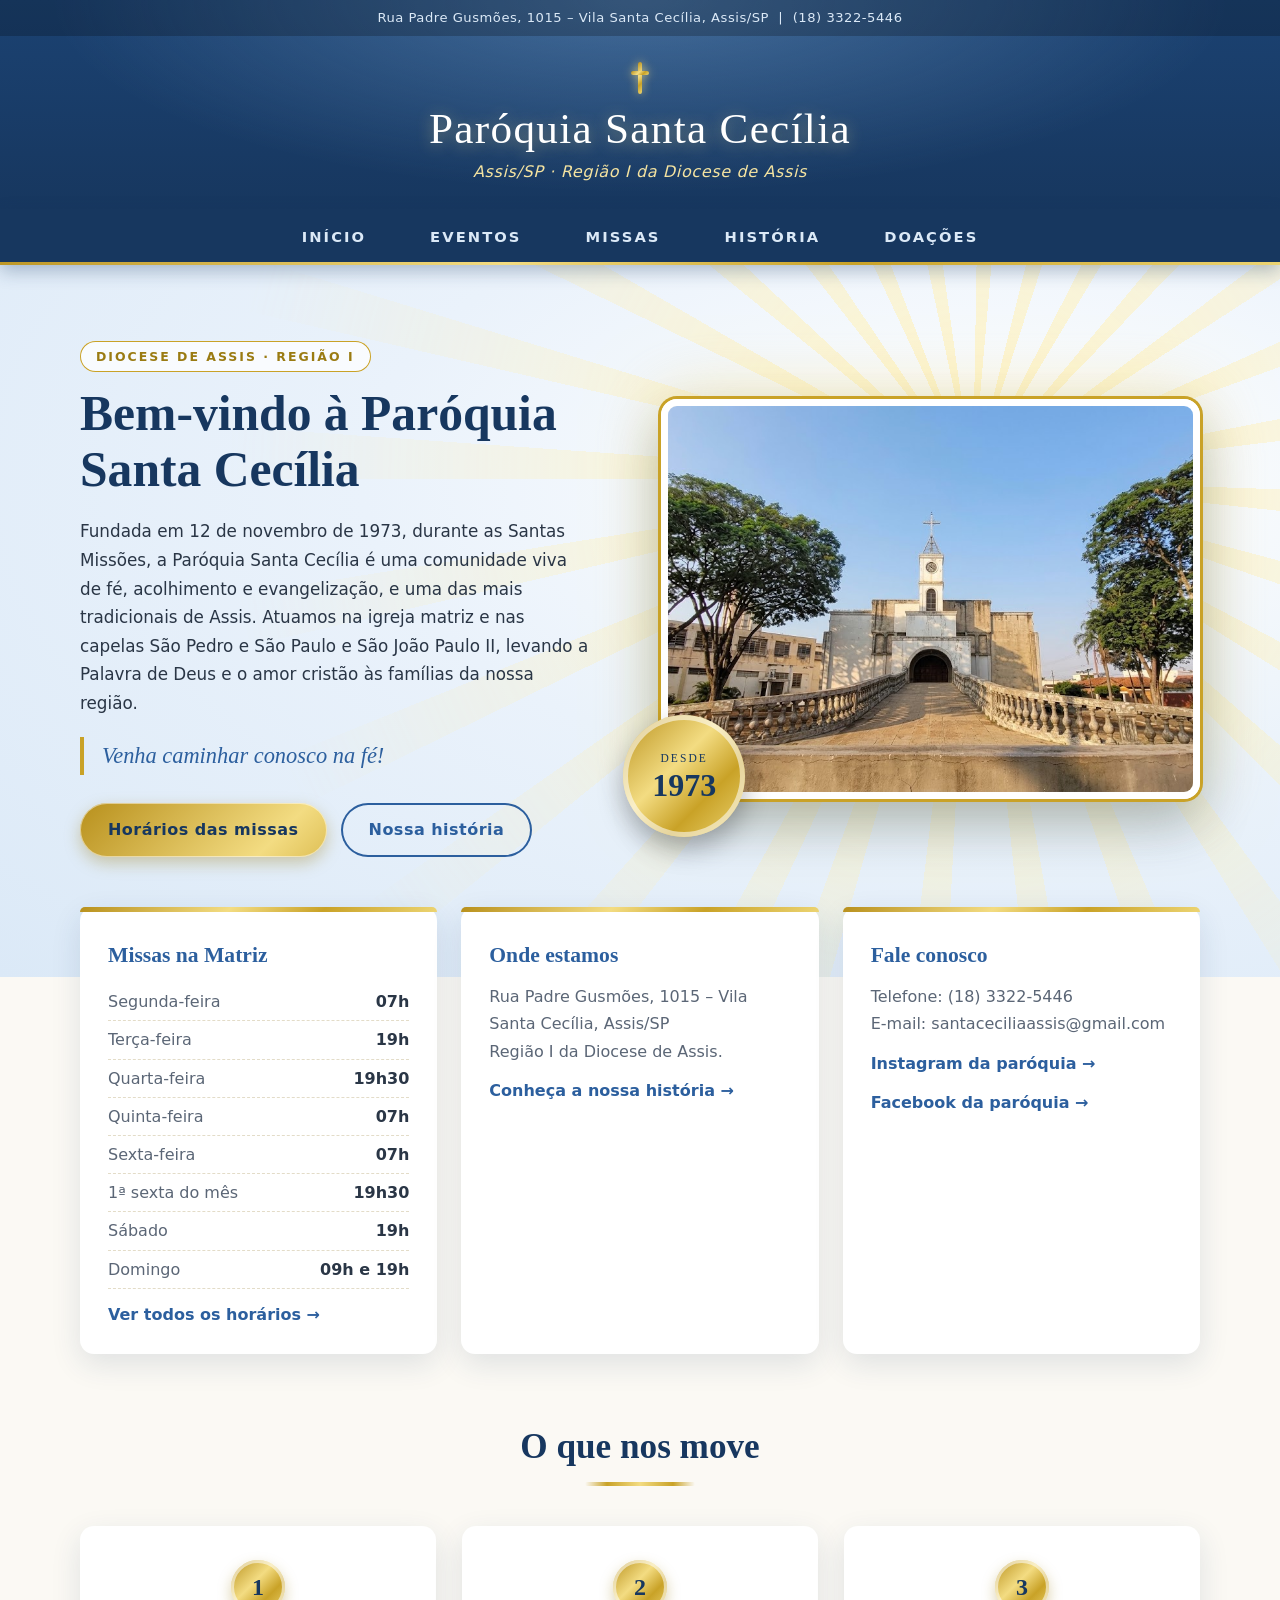
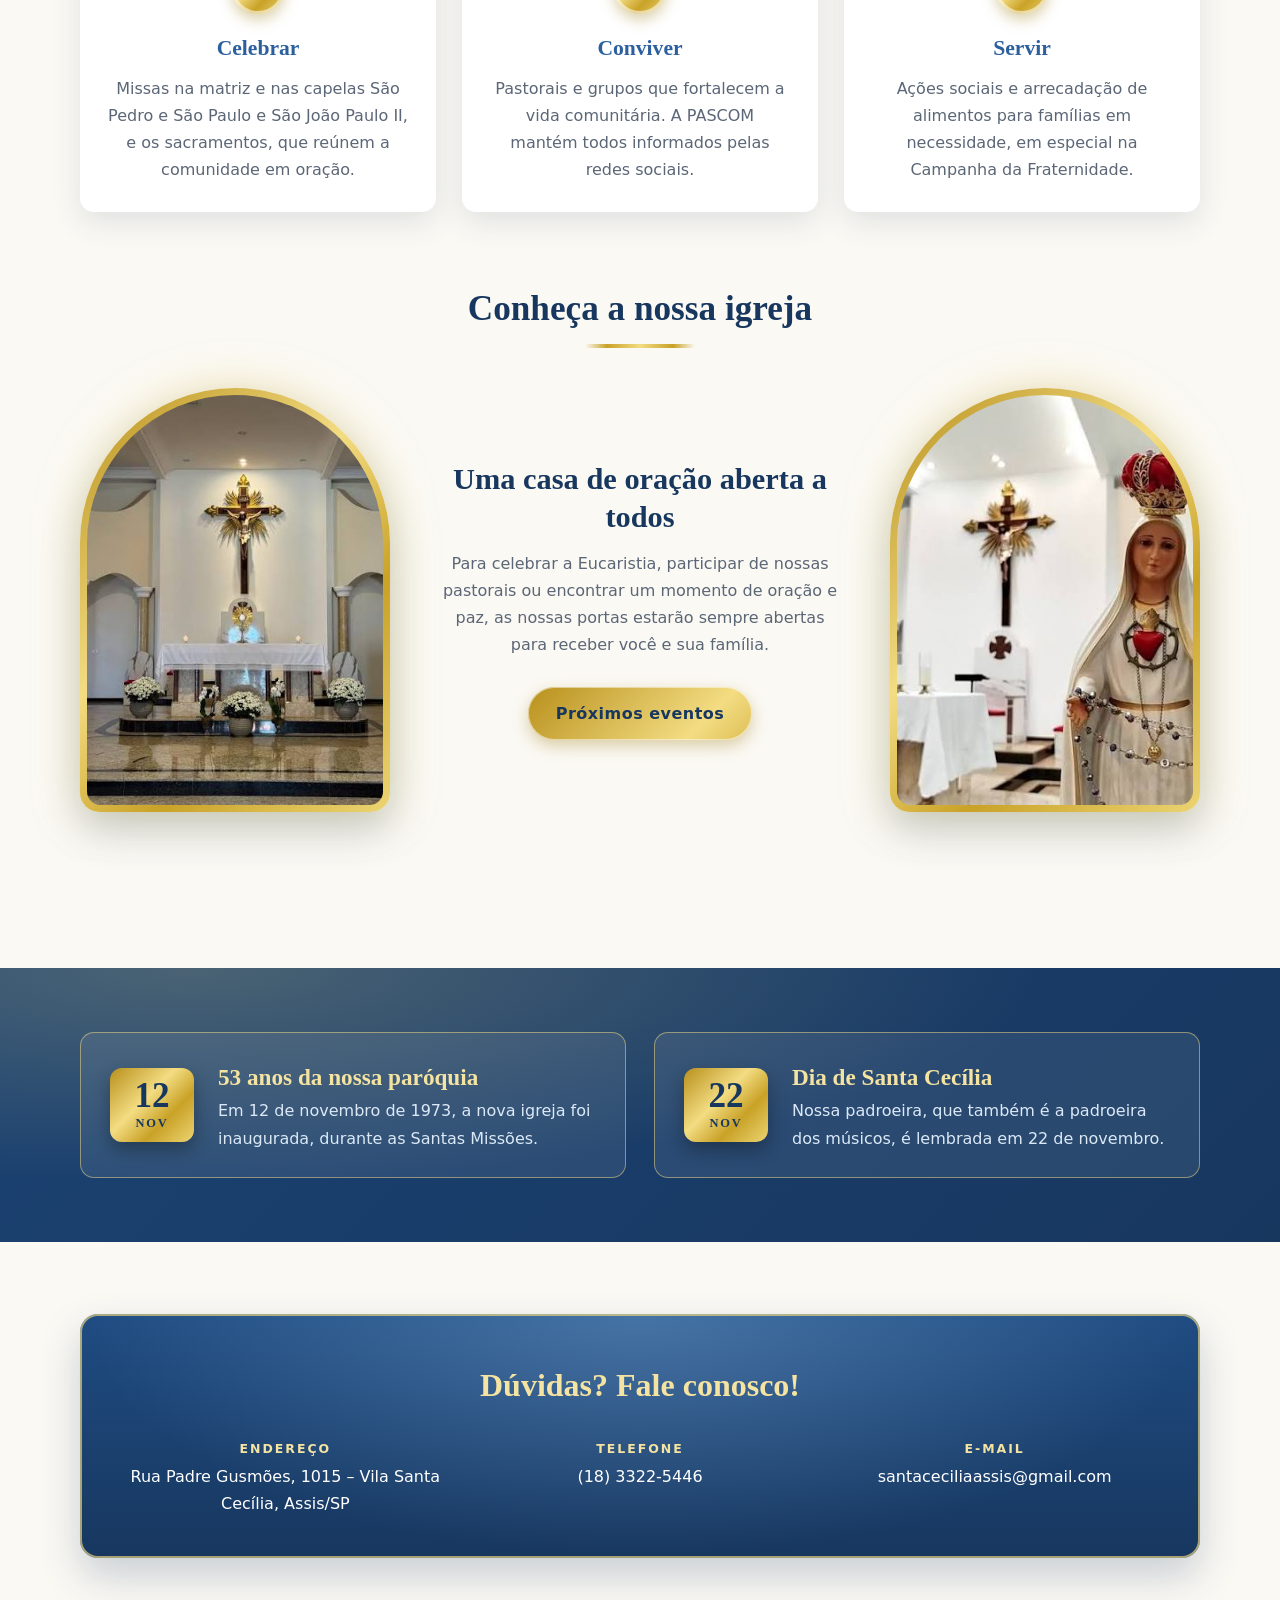
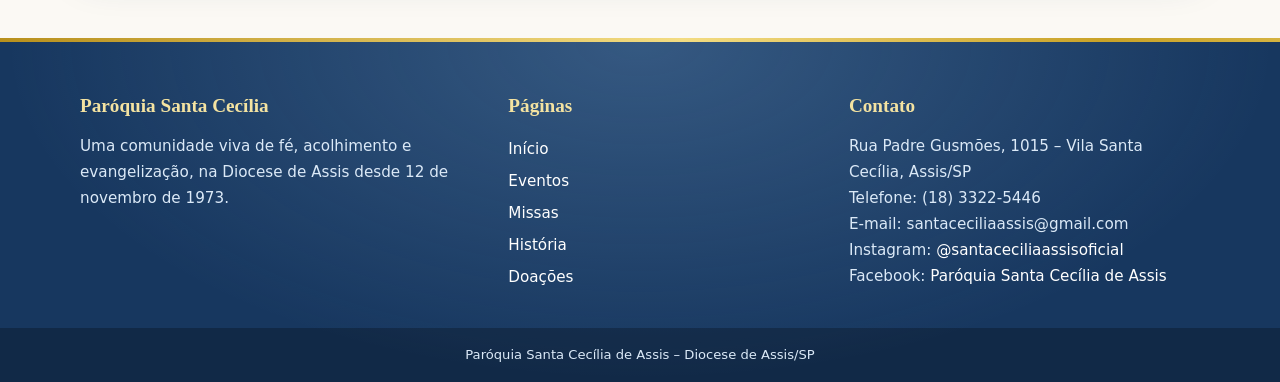
==== commit 8dc976b2: "fix: corrigir caminhos de links e atualizar informações de contato nas páginas" ====
--- a/index.html
+++ b/index.html
@@ -3,12 +3,12 @@
   <head>
     <meta charset="UTF-8" />
     <title>Início | Paróquia Santa Cecília de Assis</title>
-    <link rel="stylesheet" href="../CSS/style.css" />
+    <link rel="stylesheet" href="CSS/style.css" />
   </head>
   <body>
     <header class="topo">
       <div class="faixa-info">
-        Rua Padre Gusmões, s/n &ndash; Vila Santa Cecília, Assis/SP
+        Rua Padre Gusmões, 1015 &ndash; Vila Santa Cecília, Assis/SP
         &nbsp;|&nbsp; (18) 3322-5446
       </div>
       <div class="marca">
@@ -19,11 +19,11 @@
     </header>
     <nav class="barra" aria-label="Menu principal">
       <ul class="menu">
-        <li><a href="/index.html">Início</a></li>
-        <li><a href="/pages/eventos.html">Eventos</a></li>
-        <li><a href="/pages/missas.html">Missas</a></li>
-        <li><a href="/pages/historia.html">História</a></li>
-        <li><a href="/pages/doacoes.html">Doações</a></li>
+        <li><a href="index.html">Início</a></li>
+        <li><a href="pages/eventos.html">Eventos</a></li>
+        <li><a href="pages/missas.html">Missas</a></li>
+        <li><a href="pages/historia.html">História</a></li>
+        <li><a href="pages/doacoes.html">Doações</a></li>
       </ul>
     </nav>
 
@@ -36,18 +36,19 @@
             Fundada em 12 de novembro de 1973, durante as Santas Missões, a
             Paróquia Santa Cecília é uma comunidade viva de fé, acolhimento e
             evangelização, e uma das mais tradicionais de Assis. Atuamos na
-            igreja matriz e em capelas da cidade e da zona rural, levando a
-            Palavra de Deus e o amor cristão às famílias da nossa região.
+            igreja matriz e nas capelas São Pedro e São Paulo e São João Paulo
+            II, levando a Palavra de Deus e o amor cristão às famílias da nossa
+            região.
           </p>
           <p class="destaque">Venha caminhar conosco na fé!</p>
           <div class="botoes">
-            <a class="botao" href="/pages/missas.html">Horários das missas</a>
-            <a class="botao sec" href="/pages/historia.html">Nossa história</a>
+            <a class="botao" href="pages/missas.html">Horários das missas</a>
+            <a class="botao sec" href="pages/historia.html">Nossa história</a>
           </div>
         </div>
         <div class="foto-heroi">
           <img
-            src="../Assets/exterior-1.jpg"
+            src="Assets/exterior-1.jpg"
             alt="Fachada da Paróquia Santa Cecília, com a rampa de acesso à igreja"
           />
           <div class="selo"><small>Desde</small><strong>1973</strong></div>
@@ -59,18 +60,22 @@
       <div class="cartao">
         <h3>Missas na Matriz</h3>
         <ul>
+          <li><span>Segunda-feira</span><strong>07h</strong></li>
+          <li><span>Terça-feira</span><strong>19h</strong></li>
           <li><span>Quarta-feira</span><strong>19h30</strong></li>
+          <li><span>Quinta-feira</span><strong>07h</strong></li>
+          <li><span>Sexta-feira</span><strong>07h</strong></li>
+          <li><span>1ª sexta do mês</span><strong>19h30</strong></li>
           <li><span>Sábado</span><strong>19h</strong></li>
           <li><span>Domingo</span><strong>09h e 19h</strong></li>
-          <li><span>1ª sexta do mês</span><strong>19h</strong></li>
         </ul>
-        <a class="mais" href="missas.html">Ver todos os horários &rarr;</a>
+        <a class="mais" href="pages/missas.html">Ver todos os horários &rarr;</a>
       </div>
       <div class="cartao">
         <h3>Onde estamos</h3>
-        <p>Rua Padre Gusmões, s/n &ndash; Vila Santa Cecília, Assis/SP</p>
+        <p>Rua Padre Gusmões, 1015 &ndash; Vila Santa Cecília, Assis/SP</p>
         <p>Região I da Diocese de Assis.</p>
-        <a class="mais" href="historia.html">Conheça a nossa história &rarr;</a>
+        <a class="mais" href="pages/historia.html">Conheça a nossa história &rarr;</a>
       </div>
       <div class="cartao">
         <h3>Fale conosco</h3>
@@ -82,6 +87,12 @@
           href="https://www.instagram.com/santaceciliaassisoficial/"
           >Instagram da paróquia &rarr;</a
         >
+        <a
+          class="mais"
+          target="_blank"
+          href="https://www.facebook.com/paroqstaceciliaassis/"
+          >Facebook da paróquia &rarr;</a
+        >
       </div>
     </section>
 
@@ -93,8 +104,8 @@
             <div class="medalha">1</div>
             <h3>Celebrar</h3>
             <p>
-              Missas na matriz e nas capelas, e os sacramentos, que reúnem a
-              comunidade em oração.
+              Missas na matriz e nas capelas São Pedro e São Paulo e São João
+              Paulo II, e os sacramentos, que reúnem a comunidade em oração.
             </p>
           </div>
           <div class="bloco">
@@ -121,7 +132,7 @@
         <div class="galeria-arcos">
           <div class="arco">
             <img
-              src="../Assets/exterior-2.jpg"
+              src="Assets/exterior-2.jpg"
               alt="Altar da igreja, com o crucifixo e flores brancas"
             />
           </div>
@@ -133,13 +144,13 @@
               sempre abertas para receber você e sua família.
             </p>
             <div class="botoes">
-              <a class="botao" href="eventos.html">Próximos eventos</a>
+              <a class="botao" href="pages/eventos.html">Próximos eventos</a>
             </div>
           </div>
           <div class="arco">
             <img
               class="topo-foto"
-              src="../Assets/interior.jpg"
+              src="Assets/interior.jpg"
               alt="Imagem de Nossa Senhora no interior da igreja"
             />
           </div>
@@ -177,7 +188,7 @@
         <h2>Dúvidas? Fale conosco!</h2>
         <div class="contato-grade">
           <div>
-            <small>Endereço</small>Rua Padre Gusmões, s/n &ndash; Vila Santa
+            <small>Endereço</small>Rua Padre Gusmões, 1015 &ndash; Vila Santa
             Cecília, Assis/SP
           </div>
           <div><small>Telefone</small>(18) 3322-5446</div>
@@ -197,22 +208,28 @@
         <div>
           <h4>Páginas</h4>
           <ul>
-            <li><a href="/index.html">Início</a></li>
-            <li><a href="eventos.html">Eventos</a></li>
-            <li><a href="missas.html">Missas</a></li>
-            <li><a href="historia.html">História</a></li>
-            <li><a href="doacoes.html">Doações</a></li>
+            <li><a href="index.html">Início</a></li>
+            <li><a href="pages/eventos.html">Eventos</a></li>
+            <li><a href="pages/missas.html">Missas</a></li>
+            <li><a href="pages/historia.html">História</a></li>
+            <li><a href="pages/doacoes.html">Doações</a></li>
           </ul>
         </div>
         <div>
           <h4>Contato</h4>
-          <p>Rua Padre Gusmões, s/n &ndash; Vila Santa Cecília, Assis/SP</p>
+          <p>Rua Padre Gusmões, 1015 &ndash; Vila Santa Cecília, Assis/SP</p>
           <p>Telefone: (18) 3322-5446</p>
           <p>E-mail: santaceciliaassis@gmail.com</p>
           <p>
             Instagram:
             <a href="https://www.instagram.com/santaceciliaassisoficial/"
               >@santaceciliaassisoficial</a
+            >
+          </p>
+          <p>
+            Facebook:
+            <a href="https://www.facebook.com/paroqstaceciliaassis/" target="_blank"
+              >Paróquia Santa Cecília de Assis</a
             >
           </p>
         </div>
--- a/CSS/style.css
+++ b/CSS/style.css
@@ -1,5 +1,6 @@
 /* ==========================================
-   VARIÁVEIS GLOBAIS (O "ESTOJO DE CORES")
+    Cores
+   Guarda cores e fontes globais para mudar o site inteiro de uma vez.
    ========================================== */
 :root {
   --azul: #2c5f9e;
@@ -9,10 +10,7 @@
   --ouro: #c9a227;
   --ouro-escuro: #9a7b12;
   --ouro-claro: #f4e3a1;
-  
-  /* Mistura de cores em porcentagens para formar o brilho metálico dourado */
   --ouro-brilho: linear-gradient(135deg, #b8901c 0%, #f3dc82 42%, #c9a227 68%, #ecd472 100%);
-  
   --fundo: #fbf9f4;
   --texto: #2a3646;
   --texto-suave: #5b6676;
@@ -26,42 +24,34 @@
 }
 
 /* ==========================================
-   CONFIGURAÇÕES GERAIS DA PÁGINA
-   ========================================== */
+    Configurações Gerais
+   ========================================== */
+/* [*] Zera margens padrão e deixa rolagem suave (escorregador) */
 * { box-sizing: border-box; margin: 0; padding: 0; }
-
-/* Transforma o pulo da página em um tobogã suave (rolagem fluida) */
 html { scroll-behavior: smooth; }
 
 body {
   font-family: var(--fonte-texto);
   color: var(--texto);
   line-height: 1.7;
-  /* Cerca de proteção: impede que o site encolha demais e quebre o layout */
   min-width: 1100px;
   background: linear-gradient(180deg, #f1f6fb 0%, var(--fundo) 520px);
 }
 
 a { color: var(--azul); }
-
-/* Desenha uma bordinha dourada quando alguém navega pelo site usando a tecla Tab do teclado */
 a:focus-visible { outline: 3px solid var(--ouro); outline-offset: 3px; }
 
 /* ==========================================
-   ANIMAÇÕES (MOVIMENTOS DA TELA)
-   ========================================== */
-/* Faz os elementos subirem suavemente revelando a página */
+    ANIMAÇÕES
+   ========================================== */
 @keyframes subir { from { opacity: 0; transform: translateY(18px); } to { opacity: 1; transform: none; } }
-/* Cria efeito de piscar/brilhar luzes */
 @keyframes brilho { from { opacity: 0.5; } to { opacity: 1; } }
-/* Faz o gradiente do botão correr para dar efeito de brilho metálico */
 @keyframes cintilar { 0% { background-position: 0% 50%; } 100% { background-position: 200% 50%; } }
 
 /* ==========================================
-   CABEÇALHO
+    Cabeçalho e Cruz
    ========================================== */
 .topo {
-  /* Mistura um holofote de luz redondinho (radial) com uma pintura que desce (linear) */
   background:
     radial-gradient(ellipse at 50% 0%, rgba(143, 189, 232, 0.35), transparent 65%),
     linear-gradient(180deg, #1b4272 0%, var(--azul-escuro) 100%);
@@ -79,7 +69,7 @@
 
 .marca { padding: 26px 16px 24px; }
 
-/* Cruz desenhada inteira no CSS usando caixas e posições (sem imagem PNG) */
+/* [Cruz]Usa ::before e ::after (retângulos cruzados) */
 .cruz { position: relative; display: block; width: 18px; height: 32px; margin: 0 auto 10px; }
 .cruz::before, .cruz::after { content: ""; position: absolute; background: var(--ouro-brilho); border-radius: 2px; box-shadow: 0 0 10px rgba(243, 220, 130, 0.8); }
 .cruz::before { left: 7px; top: 0; width: 4px; height: 32px; }
@@ -99,10 +89,10 @@
 .diocese { margin-top: 4px; font-style: italic; color: var(--ouro-claro); letter-spacing: 0.04em; }
 
 /* ==========================================
-   MENU FIXO INTELIGENTE (STICKY)
-   ========================================== */
+    Menu fixo no topo
+   ========================================== */
+/* [Menu] position: sticky faz o menu grudar no topo ao rolar a página */
 .barra {
-  /* Funciona como um ímã: gruda no topo da tela conforme você desce a página */
   position: sticky;
   top: 0;
   z-index: 50;
@@ -127,7 +117,7 @@
   transition: color 0.25s;
 }
 
-/* Efeito de elástico: faz a linhazinha dourada crescer embaixo do menu ao passar o mouse */
+/* Efeito elástico: linha cresce com scaleX ao passar o mouse */
 .menu a::after {
   content: "";
   position: absolute;
@@ -144,7 +134,7 @@
 .menu a[aria-current="page"] { color: var(--branco); }
 
 /* ==========================================
-   BOTÕES
+    BOTÕES
    ========================================== */
 .botoes { display: flex; gap: 14px; margin-top: 28px; }
 
@@ -164,12 +154,14 @@
 
 .botao:hover { transform: translateY(-2px); box-shadow: 0 10px 22px rgba(154, 123, 18, 0.45), inset 0 0 0 1px rgba(255, 255, 255, 0.6); animation: cintilar 1.6s linear infinite; }
 
+/* Botão secundário: fundo transparente e borda interna (inset) */
 .botao.sec { background: transparent; color: var(--azul); box-shadow: inset 0 0 0 2px var(--azul); }
 .botao.sec:hover { background: var(--azul); color: var(--branco); }
 
 /* ==========================================
-   SEÇÃO HERÓI (ABERTURA DA PÁGINA)
-   ========================================== */
+    Seção Heroi(Heroi pois é a pricipal que "salva" a pagina, Luzes)
+   ========================================== */
+   /* A cor clara de fundo sem o recorte */
 .heroi {
   position: relative;
   overflow: hidden;
@@ -177,6 +169,7 @@
   background: radial-gradient(ellipse at 78% 30%, #ffffff 0%, #eaf2fb 45%, var(--azul-claro) 100%);
 }
 
+/* [Luzes] repeating-conic-gradient desenha os raios de sol de fundo */
 .heroi::before {
   content: "";
   position: absolute;
@@ -191,7 +184,6 @@
   position: relative;
   width: min(1120px, 100% - 64px);
   margin: 0 auto;
-  /* Tabuleiro de xadrez flexível fatiando o herói em duas colunas */
   display: grid;
   grid-template-columns: 1fr 1.05fr;
   gap: 68px;
@@ -236,6 +228,7 @@
 
 .foto-heroi { position: relative; animation: subir 1.1s 0.15s ease both; }
 
+/* [foto] Borda branca + box-shadow (sombra 3D + brilho dourado) */
 .foto-heroi img {
   display: block;
   width: 100%;
@@ -246,7 +239,7 @@
   box-shadow: 0 0 0 3px var(--ouro), 0 26px 50px rgba(23, 55, 95, 0.28), 0 0 70px rgba(243, 220, 130, 0.6);
 }
 
-/* Selo redondo colado por cima da foto (como um adesivo de ímã) */
+/* [selo] position: absolute (cola por cima da foto igual a um ímã) */
 .selo {
   position: absolute;
   left: -38px;
@@ -268,13 +261,13 @@
 .selo strong { font-size: 2rem; line-height: 1.05; }
 
 /* ==========================================
-   CARTÕES DESTAQUES SOBREPOSTOS
+    CARTÕES DESTAQUES
    ========================================== */
 .destaques {
   position: relative;
   z-index: 2;
   width: min(1120px, 100% - 64px);
-  /* Margem negativa: puxa os cartões para cima fazendo-os invadir a seção anterior */
+  /* [margin] Margem negativa puxa os cartões para cima invadindo a seção */
   margin: -70px auto 0;
   display: grid;
   grid-template-columns: repeat(3, 1fr);
@@ -301,20 +294,21 @@
 .cartao .mais:hover { text-decoration: underline; }
 
 /* ==========================================
-   CONTEÚDO E BLOCOS
+    CONTEÚDO E GRID (.TRES)
    ========================================== */
 main { width: min(1120px, 100% - 64px); margin: 0 auto; padding: 72px 0 80px; }
 .secao { margin-bottom: 76px; }
-
-.secao > h2, .titulo h2 {
+/* > = a primeira variavel, nesse caso o primeiro h2 que vem*/
+.secao > h2 {
   font-family: var(--fonte-titulo);
   font-size: 2.2rem;
   line-height: 1.2;
   color: var(--azul-escuro);
   text-align: center;
-}
-
-.secao > h2::after, .titulo h2::after {
+  margin-bottom: 40px;
+}
+/*estilo logo depois do h2, a barra dourada*/
+.secao > h2::after {
   content: "";
   display: block;
   width: 110px;
@@ -324,12 +318,10 @@
   background: linear-gradient(90deg, transparent, #c9a227 20%, #f3dc82 50%, #c9a227 80%, transparent);
 }
 
-.titulo { margin-bottom: 40px; }
-.titulo p { max-width: 62ch; margin: 14px auto 0; text-align: center; color: var(--texto-suave); }
-.secao > h2 { margin-bottom: 40px; }
 .secao > p { max-width: 72ch; margin-left: auto; margin-right: auto; }
 .secao > p + p { margin-top: 14px; }
 
+/* [Grid] repeat(3, 1fr) divide o espaço em 3 colunas iguais */
 .tres { display: grid; grid-template-columns: repeat(3, 1fr); gap: 26px; }
 .dois { display: grid; grid-template-columns: repeat(2, 1fr); gap: 26px; }
 
@@ -355,12 +347,10 @@
 }
 
 /* ==========================================
-   GALERIA EM ARCO (VITRAIS)
-   ========================================== */
-/* Grid com tamanhos diferentes nas colunas (assimetria artística) */
+    GALERIA EM ARCO
+   ========================================== */
 .galeria-arcos { display: grid; grid-template-columns: 310px 1fr 310px; gap: 48px; align-items: center; }
 
-/* Borda arredondada personalizada simulando ogivas/portas de igrejas tradicionais */
 .arco { padding: 7px; border-radius: 160px 160px 20px 20px; background: var(--ouro-brilho); box-shadow: var(--sombra-forte), 0 0 44px rgba(243, 220, 130, 0.5); }
 .arco img { display: block; width: 100%; height: 410px; object-fit: cover; border-radius: 154px 154px 14px 14px; }
 .arco .topo-foto { object-position: center 12%; }
@@ -371,7 +361,7 @@
 .galeria-texto .botoes { justify-content: center; }
 
 /* ==========================================
-   FAIXAS DE DATAS E EVENTOS
+    FAIXA DE DATAS
    ========================================== */
 .faixa-datas {
   position: relative;
@@ -393,7 +383,7 @@
 .data-selo span { display: block; font-size: 0.78rem; font-weight: 700; letter-spacing: 0.14em; text-transform: uppercase; }
 
 /* ==========================================
-   CONTATO
+    CONTATO
    ========================================== */
 .contato {
   padding: 44px 40px 40px;
@@ -410,13 +400,12 @@
 .contato a { color: var(--branco); }
 
 /* ==========================================
-   CAPAS DAS PÁGINAS INTERNAS
+    CAPAS
    ========================================== */
 .capa {
   padding: 78px 16px 74px;
   text-align: center;
   color: var(--branco);
-  /* Mistura uma cor escura transparente direto por cima da foto de fundo */
   background:
     linear-gradient(rgba(23, 55, 95, 0.84), rgba(44, 95, 158, 0.74)),
     url("../Assets/exterior-1.jpg") center 58% / cover no-repeat,
@@ -428,8 +417,9 @@
 .capa p { margin-top: 16px; font-size: 1.1rem; color: var(--azul-claro); }
 
 /* ==========================================
-   AGENDA E EVENTOS
-   ========================================== */
+    AGENDA E EVENTOS
+   ========================================== */
+   /*grid:funcioando aq na parte do dourado deixando a coluna fixa com 124px e o resto livre*/
 .agenda { display: grid; gap: 22px; max-width: 880px; margin: 0 auto; }
 
 .evento { display: grid; grid-template-columns: 124px 1fr; overflow: hidden; border-radius: 14px; background: var(--branco); box-shadow: var(--sombra); transition: transform 0.25s, box-shadow 0.25s; }
@@ -447,9 +437,8 @@
 .etiqueta { display: inline-block; padding: 2px 12px; border-radius: 999px; font-size: 0.72rem; font-weight: 700; letter-spacing: 0.14em; text-transform: uppercase; color: var(--azul); background: var(--azul-claro); }
 
 /* ==========================================
-   HORÁRIOS DE MISSA
-   ========================================== */
-/* Grid de 4 colunas repetidas perfeitamente iguais */
+    HORÁRIOS DE MISSA
+   ========================================== */
 .horarios { display: grid; grid-template-columns: repeat(4, 1fr); gap: 22px; }
 .horario { padding: 28px 18px 24px; text-align: center; background: var(--branco); border-radius: 14px; box-shadow: var(--sombra); transition: transform 0.25s, box-shadow 0.25s; }
 .horario:hover { transform: translateY(-6px); box-shadow: var(--sombra-forte), 0 0 30px rgba(243, 220, 130, 0.4); }
@@ -458,22 +447,30 @@
 .horario small { color: var(--texto-suave); }
 
 /* ==========================================
-   TABELAS DE DADOS
-   ========================================== */
+    TABELAS
+   ========================================== */
+   /*border collapse: junta as linhas e colunas
+   tr:linha horizontal
+   th:conteudo do cabecalho
+   td:data da tabela
+   td:first-child:primeira linha de todas as tds
+   even:par
+   tr:nth-child:pega posicoes pares(even)
+   tr+tr:pega todas as linhas que vem depois da primeira
+   */
 table { width: 100%; border-collapse: collapse; overflow: hidden; border-radius: 14px; background: var(--branco); box-shadow: var(--sombra); }
 th, td { padding: 15px 22px; text-align: left; }
 th { font-family: var(--fonte-titulo); font-size: 1.05rem; color: var(--branco); background: linear-gradient(135deg, #1f4c82, var(--azul-escuro)); }
 td:first-child { font-weight: 600; color: var(--azul-escuro); }
-/* Efeito zebrado nas linhas pares da tabela */
 tbody tr:nth-child(even) { background: #f6f9fd; }
 tbody tr:hover { background: #fff7d9; }
 tr + tr td { border-top: 1px solid #e9eef5; }
 
 .aviso { margin: 26px auto 0; max-width: 880px; padding: 14px 20px; background: #fff7dd; border-radius: 10px; border-left: 5px solid var(--ouro); font-size: 0.95rem; color: var(--texto); }
-.fontes { margin: 40px auto 0; max-width: 880px; font-size: 0.88rem; color: var(--texto-suave); text-align: center; }
-
-/* ==========================================
-   HISTÓRIA (LINHA DO TEMPO)
+
+/* ==========================================
+    HISTÓRIA (LINHA DO TEMPO)
+    be f ore: antes do conteudo que vai vir dentro
    ========================================== */
 .linha-tempo { position: relative; max-width: 860px; margin: 0 auto; list-style: none; }
 .linha-tempo::before { content: ""; position: absolute; left: 18px; top: 8px; bottom: 8px; width: 4px; border-radius: 2px; background: linear-gradient(180deg, #f3dc82, #c9a227, #f3dc82); }
@@ -488,7 +485,7 @@
 .foto-historia figcaption { padding: 12px 8px 4px; text-align: center; font-family: var(--fonte-titulo); font-style: italic; color: var(--azul-escuro); }
 
 /* ==========================================
-   RODAPÉ
+    RODAPÉ
    ========================================== */
 .rodape { color: var(--azul-claro); background: radial-gradient(ellipse at 50% 0%, rgba(143, 189, 232, 0.25), transparent 70%), var(--azul-escuro); border-top: 4px solid transparent; border-image: var(--ouro-brilho) 1; }
 .rodape-int { width: min(1120px, 100% - 64px); margin: 0 auto; padding: 48px 0 34px; display: grid; grid-template-columns: 1.3fr 1fr 1.2fr; gap: 48px; }
